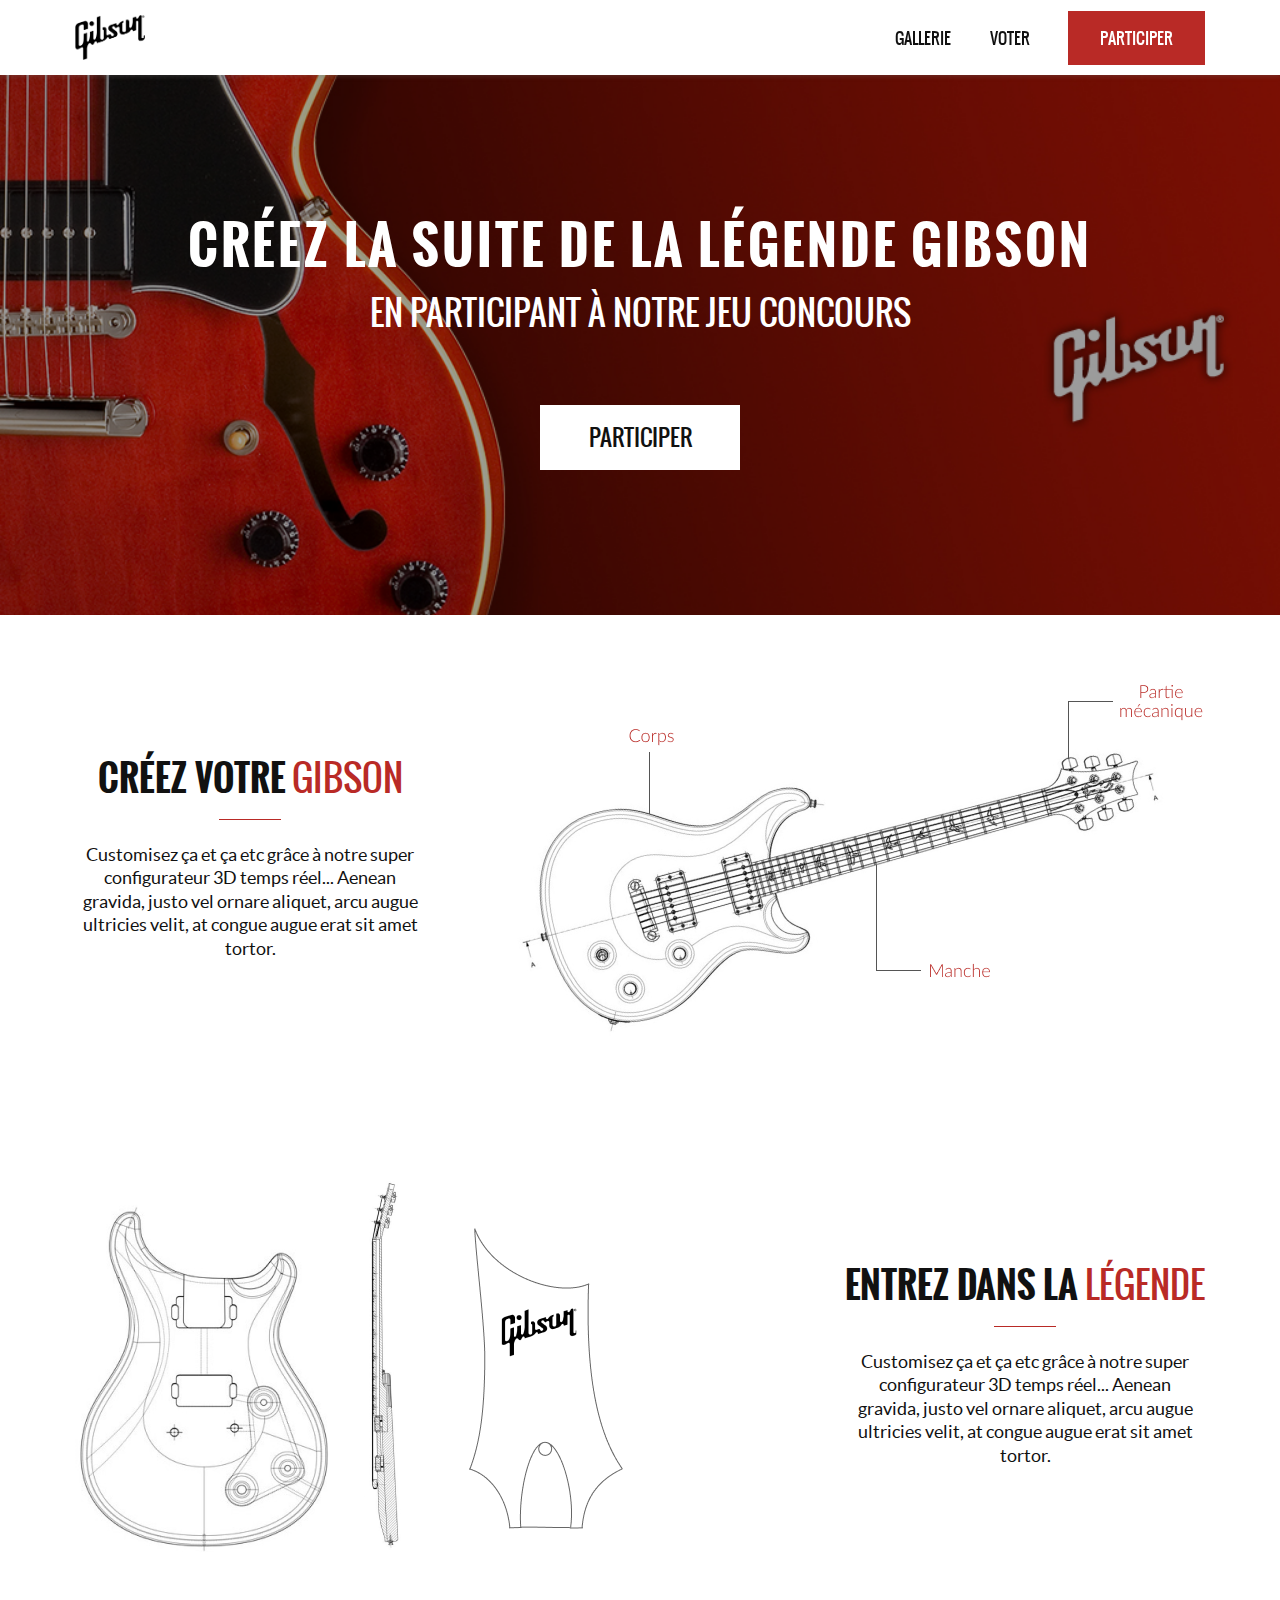
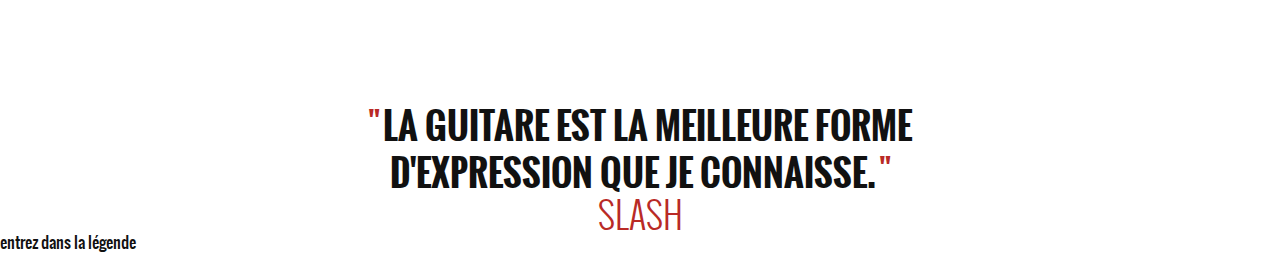
==== index.html @ 03f32667 "update" ====
<!DOCTYPE html>
<html>
  <head>
    <meta charset="utf-8" />
    <meta http-equiv="X-UA-Compatible" content="IE=edge" />
    <title>Gibson évenement</title>
    <meta name="viewport" content="width=device-width, initial-scale=1" />
    <link rel="stylesheet" type="text/css" media="screen" href="reset.css" />
    <link rel="stylesheet" type="text/css" media="screen" href="main.css" />
    <script src="main.js"></script>
  </head>
  <body>
    <header>
      <div class="wrapper">
        <img class="logo" src="assets/1280px-Gibson_logo.svg.png" />
        <div class="header__buttons">
          <a href="gallerie.html">GALLERIE</a>
          <a href="vote.html">VOTER</a>
          <button class="header__button">PARTICIPER</button>
        </div>
      </div>
    </header>
    <section class="hero">
      <div class="container">
        <h1>créez la suite de la légende gibson</h1>
        <h2>en participant à notre jeu concours</h2>
        <!-- <div class="timer">
          <span class="timer__days">
            23<br />
            <p class="timer__info">Jours</p></span
          >
          <span class="dots">:</span>
          <span class="timer__hours">12<br />
            <p class="timer__info">Heures</p></span
          ></span>
          <span class="dots">:</span>
          <span class="timer__minutes">34<br />
            <p class="timer__info">Minutes</p></span
          ></span>
          <span class="dots">:</span>
          <span class="timer__seconds">21<br />
            <p class="timer__info">Secondes</p></span
          ></span>
        </div> -->
        <button class="hero__button">PARTICIPER</button>
      </div>
    </section>

    <section class="details">
      <div class="details__text">
        <div class="text__title">créez votre <span class="highlight">gibson</span></div>
        <div class="text__line"></div>
        <div class="text__content">
          Customisez ça et ça etc grâce à notre super configurateur 3D temps
          réel... Aenean gravida, justo vel ornare aliquet, arcu augue ultricies
          velit, at congue augue erat sit amet tortor.
        </div>
      </div>
      <div class="details__illustration">
        <img src="assets/guitare.png" />
      </div>
    </section>

    <section class="details space">
      <div class="details__text">
        <div class="text__title">entrez dans la <span class="highlight">légende</span></div>
        <div class="text__line"></div>
        <div class="text__content">
          Customisez ça et ça etc grâce à notre super configurateur 3D temps
          réel... Aenean gravida, justo vel ornare aliquet, arcu augue ultricies
          velit, at congue augue erat sit amet tortor.
        </div>
      </div>
      <div class="details__illustration order">
        <img src="assets/coupes.png" />
      </div>
    </section>

    <section class="quote">
      <span class="quote__quotes">"</span>
      <span class="quote__text"
        >La guitare est la meilleure forme d'expression que je connaisse.</span
      >
      <span class="quote__quotes">"</span> <br>
      <span class="quote__author">slash</span>
    </section>

    <section class="hero__legend">
      <div class="legend__text">entrez dans la légende</div>
    </section>

    <section class="prizes"></section>
  </body>
</html>
---- main.css ----
@font-face {
  font-family: "oswald";
  src: url("fonts/oswald-light-webfont.woff2") format("woff2"),
    url("fonts/oswald-light-webfont.woff") format("woff");
  font-weight: 300;
  font-style: normal;
}

@font-face {
  font-family: "oswald";
  src: url("fonts/oswald-regular-webfont.woff2") format("woff2"),
    url("fonts/oswald-regular-webfont.woff") format("woff");
  font-weight: normal;
  font-style: normal;
}

@font-face {
  font-family: "oswald";
  src: url("fonts/oswald-bold-webfont.woff2") format("woff2"),
    url("fonts/oswald-bold-webfont.woff") format("woff");
  font-weight: bold;
  font-style: normal;
}

@font-face {
  font-family: "lato";
  src: url("fonts/lato-reg-webfont.woff2") format("woff2"),
    url("fonts/lato-reg-webfont.woff") format("woff");
  font-weight: normal;
  font-style: normal;
}

@font-face {
  font-family: "lato";
  src: url("fonts/lato-bol-webfont.woff2") format("woff2"),
    url("fonts/lato-bol-webfont.woff") format("woff");
  font-weight: bold;
  font-style: normal;
}


body {
  font-family: "Oswald";
  color: #111111;
}

a {
  text-decoration: none;
  color: #111111;
}

.details {
  max-width: 1130px;
  margin: 0 auto;
}

header {
  position: fixed;
  height: 75px;
  width:100%;
  background: white;
  display: flex;
  flex-direction: row;
  align-items: center;
  margin-top: -75px;
  -webkit-box-shadow: 0px 2px 4px 0px rgba(117, 117, 117, 0.25);
  -moz-box-shadow: 0px 2px 4px 0px rgba(117, 117, 117, 0.25);
  box-shadow: 0px 2px 4px 0px rgba(117, 117, 117, 0.25);
  font-weight: normal;
}

.wrapper {
  width: 100%;
  max-width: 1130px;
  display: flex;
  margin: 0 auto;
  flex-direction: row;
  align-items: center;
  justify-content: space-between;
}

.logo {
  width: 70px;
  height: 45px;
}

.header__buttons {
  width: 310px;
  display: flex;
  flex-direction: row;
  justify-content: space-between;
  align-items: center;
}

.header__button {
  font-family: "oswald";
  cursor: pointer;
  background-color: #B92A26;
  border: none;
  color: white;
  padding: 15px 32px;
  text-align: center;
  text-decoration: none;
  display: inline-block;
  font-size: 16px;
}

.hero {
  margin-top: 75px;
  height: 60vh;
  padding-left: 0;
  padding-right: 0;
  background-image: url("assets/herobackground.png");
  background-size: cover;
  background-repeat: no-repeat;
  background-position: center;
  color: white;
  display: flex;
  flex-direction: column;
  justify-content: center;
  align-items: center;
}

.container {
  display: flex;
  flex-direction: column;
  justify-content: space-around;
  align-items: center;
  height: 60%;
}

h1 {
  text-transform: uppercase;
  font-weight: bold;
  font-size: 52px;
  letter-spacing: 3px;
}

h2 {
  font-size: 34px;
  text-transform: uppercase;
  margin-top: -50px;
}

/* .timer {
  font-family: "Lato";
  font-weight: normal;
  font-size: 80px;
  display: flex;
  flex-direction: row;
}

.timer__hours, .timer__minutes, .timer__days, .timer__seconds {
  display: flex;
  flex-direction: column;
  justify-content: center;
  align-items: center;
}

.timer__info {
  font-size: 16px;
} */

.hero__button {
  width: 200px;
  font-family: "oswald";
  cursor: pointer;
  background-color: white;
  border: none;
  color: #111111;
  padding: 15px 32px;
  text-align: center;
  text-decoration: none;
  display: inline-block;
  font-size: 23px;
}

.details {
  display: flex;
  flex-direction: row;
  margin-top: 50px;
  align-items: center;
  justify-content: space-between;
}

.details.space {
  margin-top: 125px;
}

.details__text {
  display: flex;
  flex-direction: column;
  text-align: center;
  align-items: center;
  justify-content: space-between;
  height: 200px;
}

.text__title {
  text-transform: uppercase;
  font-weight: bold;
  font-size: 36px;
}

.text__line {
  width: 61.3px;
  height: 1px;
  background: #B92A26;
}

.text__content {
  font-family: "Lato";
  font-size: 18px;
  line-height: 130%;
  font-weight: normal;
  max-width: 350px;
}

.highlight {
  color: #B92A26;
  font-weight: normal;
}

.details__illustration {
  max-width: 730px;
}

.details__illustration.order {
  order: -1;
}

.quote {
  margin: 0 auto;
  margin-top: 150px;
  text-transform: uppercase;
  max-width: 580px;
  text-align: center;
}

.quote__quotes {
  font-size: 36px;
  color: #B92A26;
}

.quote__text {
  font-size: 36px;
  font-weight: bold;
  line-height: 130%;
}

.quote__author {
  font-size: 36px;
  font-weight: 300;
  color: #B92A26;
}
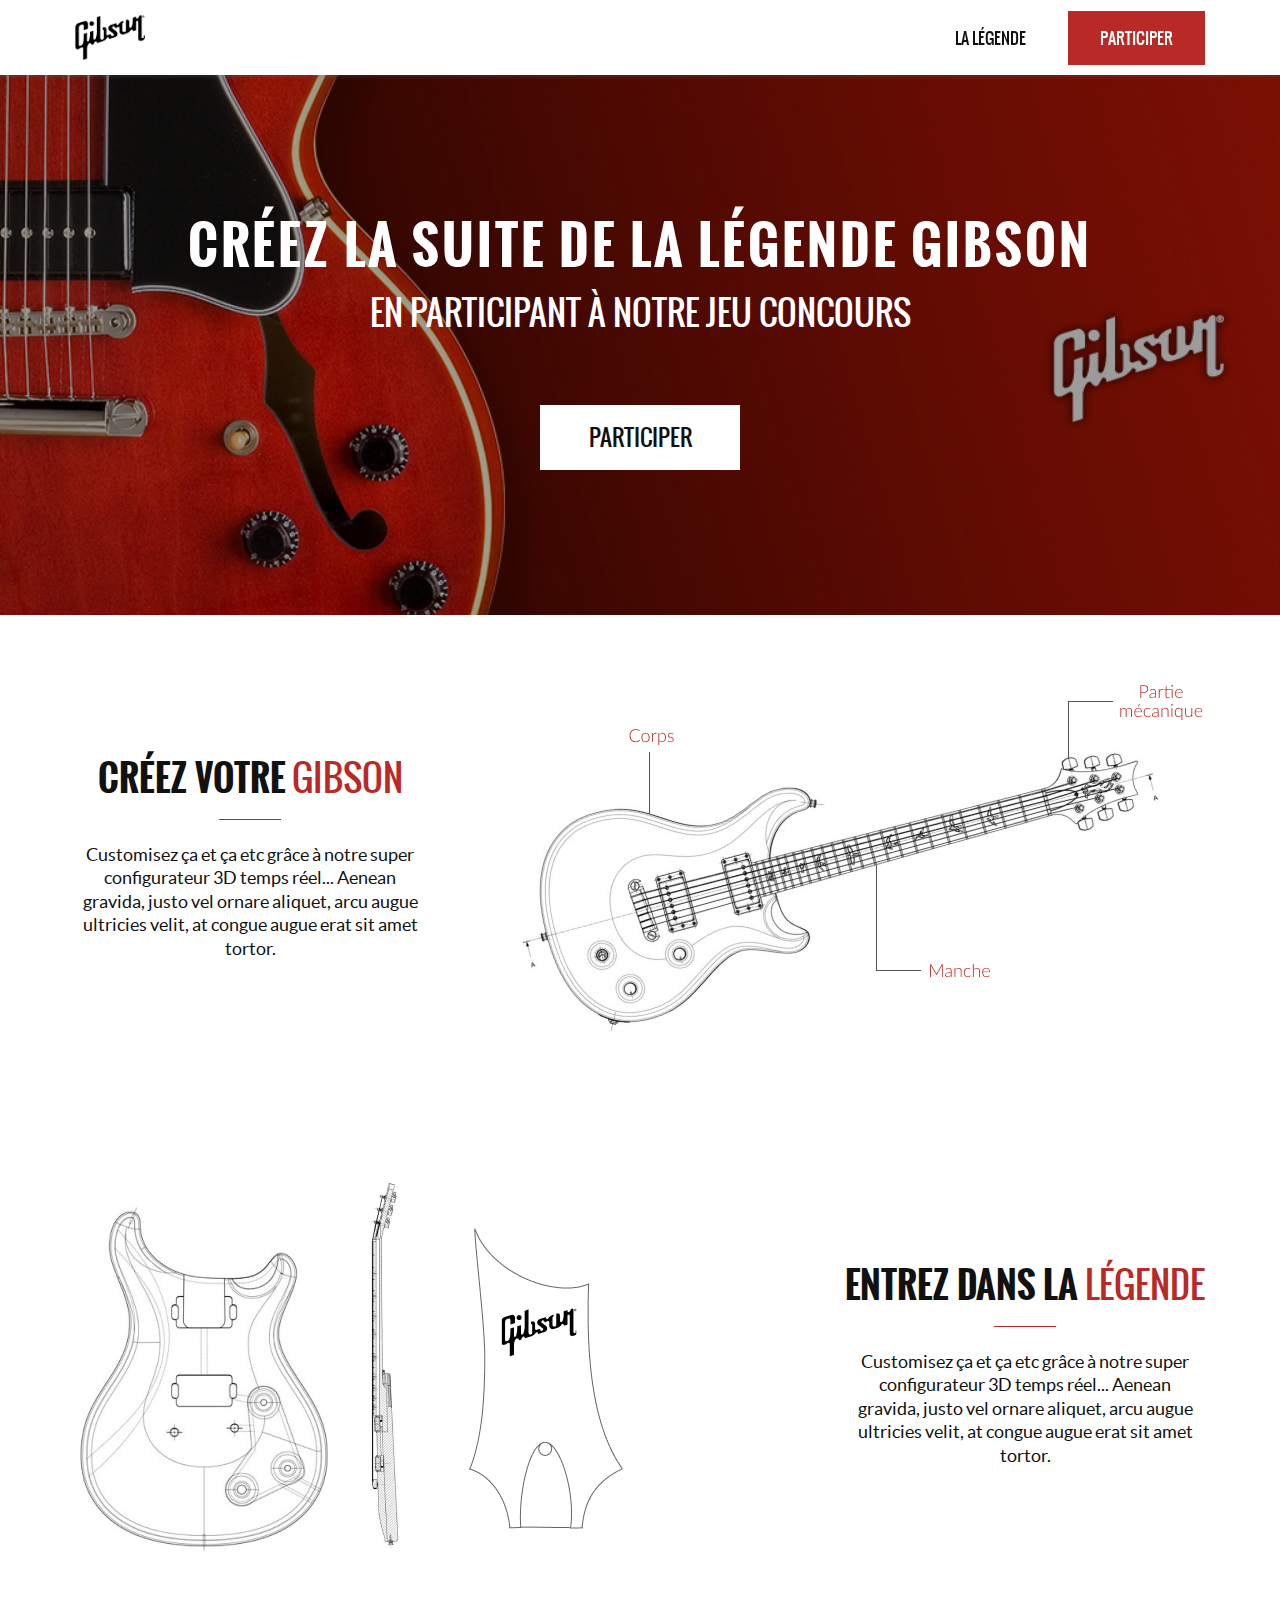
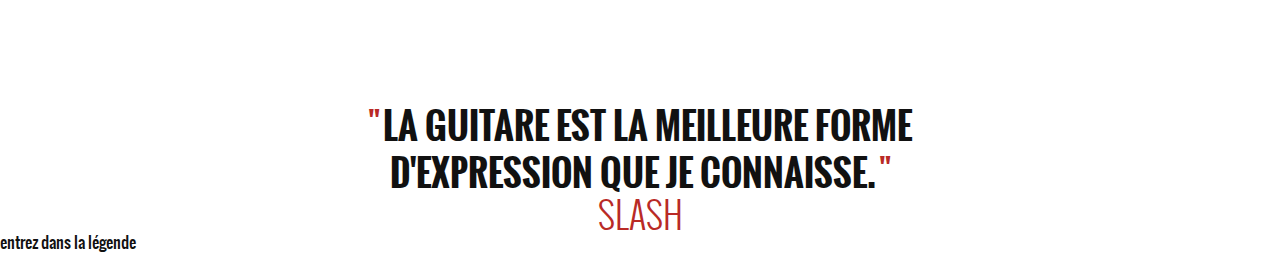
==== commit 48841c41: "update" ====
--- a/index.html
+++ b/index.html
@@ -14,8 +14,7 @@
       <div class="wrapper">
         <img class="logo" src="assets/1280px-Gibson_logo.svg.png" />
         <div class="header__buttons">
-          <a href="gallerie.html">GALLERIE</a>
-          <a href="vote.html">VOTER</a>
+          <a href="legende.html">LA légende</a>
           <button class="header__button">PARTICIPER</button>
         </div>
       </div>
@@ -24,24 +23,6 @@
       <div class="container">
         <h1>créez la suite de la légende gibson</h1>
         <h2>en participant à notre jeu concours</h2>
-        <!-- <div class="timer">
-          <span class="timer__days">
-            23<br />
-            <p class="timer__info">Jours</p></span
-          >
-          <span class="dots">:</span>
-          <span class="timer__hours">12<br />
-            <p class="timer__info">Heures</p></span
-          ></span>
-          <span class="dots">:</span>
-          <span class="timer__minutes">34<br />
-            <p class="timer__info">Minutes</p></span
-          ></span>
-          <span class="dots">:</span>
-          <span class="timer__seconds">21<br />
-            <p class="timer__info">Secondes</p></span
-          ></span>
-        </div> -->
         <button class="hero__button">PARTICIPER</button>
       </div>
     </section>
--- a/main.css
+++ b/main.css
@@ -85,11 +85,12 @@
 }
 
 .header__buttons {
-  width: 310px;
-  display: flex;
-  flex-direction: row;
-  justify-content: space-between;
-  align-items: center;
+  width: 250px;
+  display: flex;
+  flex-direction: row;
+  justify-content: space-between;
+  align-items: center;
+  text-transform: uppercase;
 }
 
 .header__button {
@@ -142,25 +143,6 @@
   margin-top: -50px;
 }
 
-/* .timer {
-  font-family: "Lato";
-  font-weight: normal;
-  font-size: 80px;
-  display: flex;
-  flex-direction: row;
-}
-
-.timer__hours, .timer__minutes, .timer__days, .timer__seconds {
-  display: flex;
-  flex-direction: column;
-  justify-content: center;
-  align-items: center;
-}
-
-.timer__info {
-  font-size: 16px;
-} */
-
 .hero__button {
   width: 200px;
   font-family: "oswald";
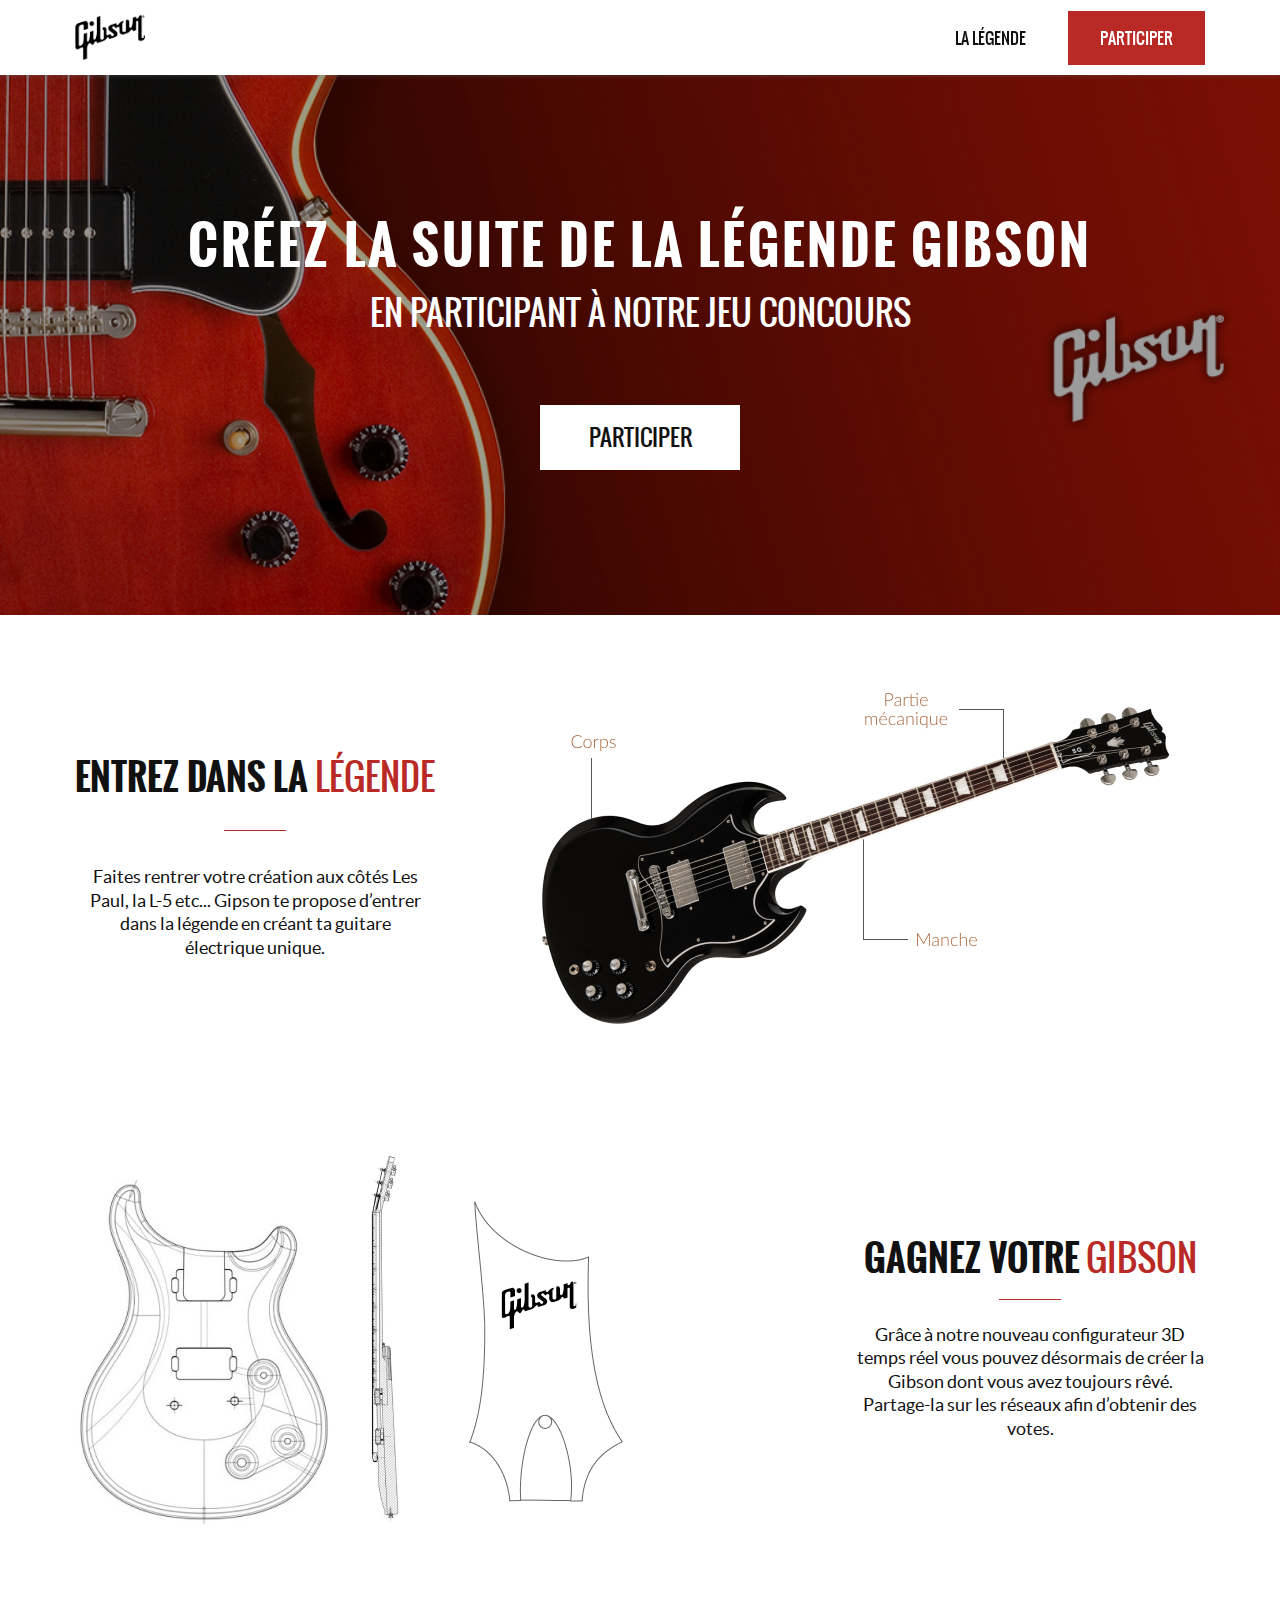
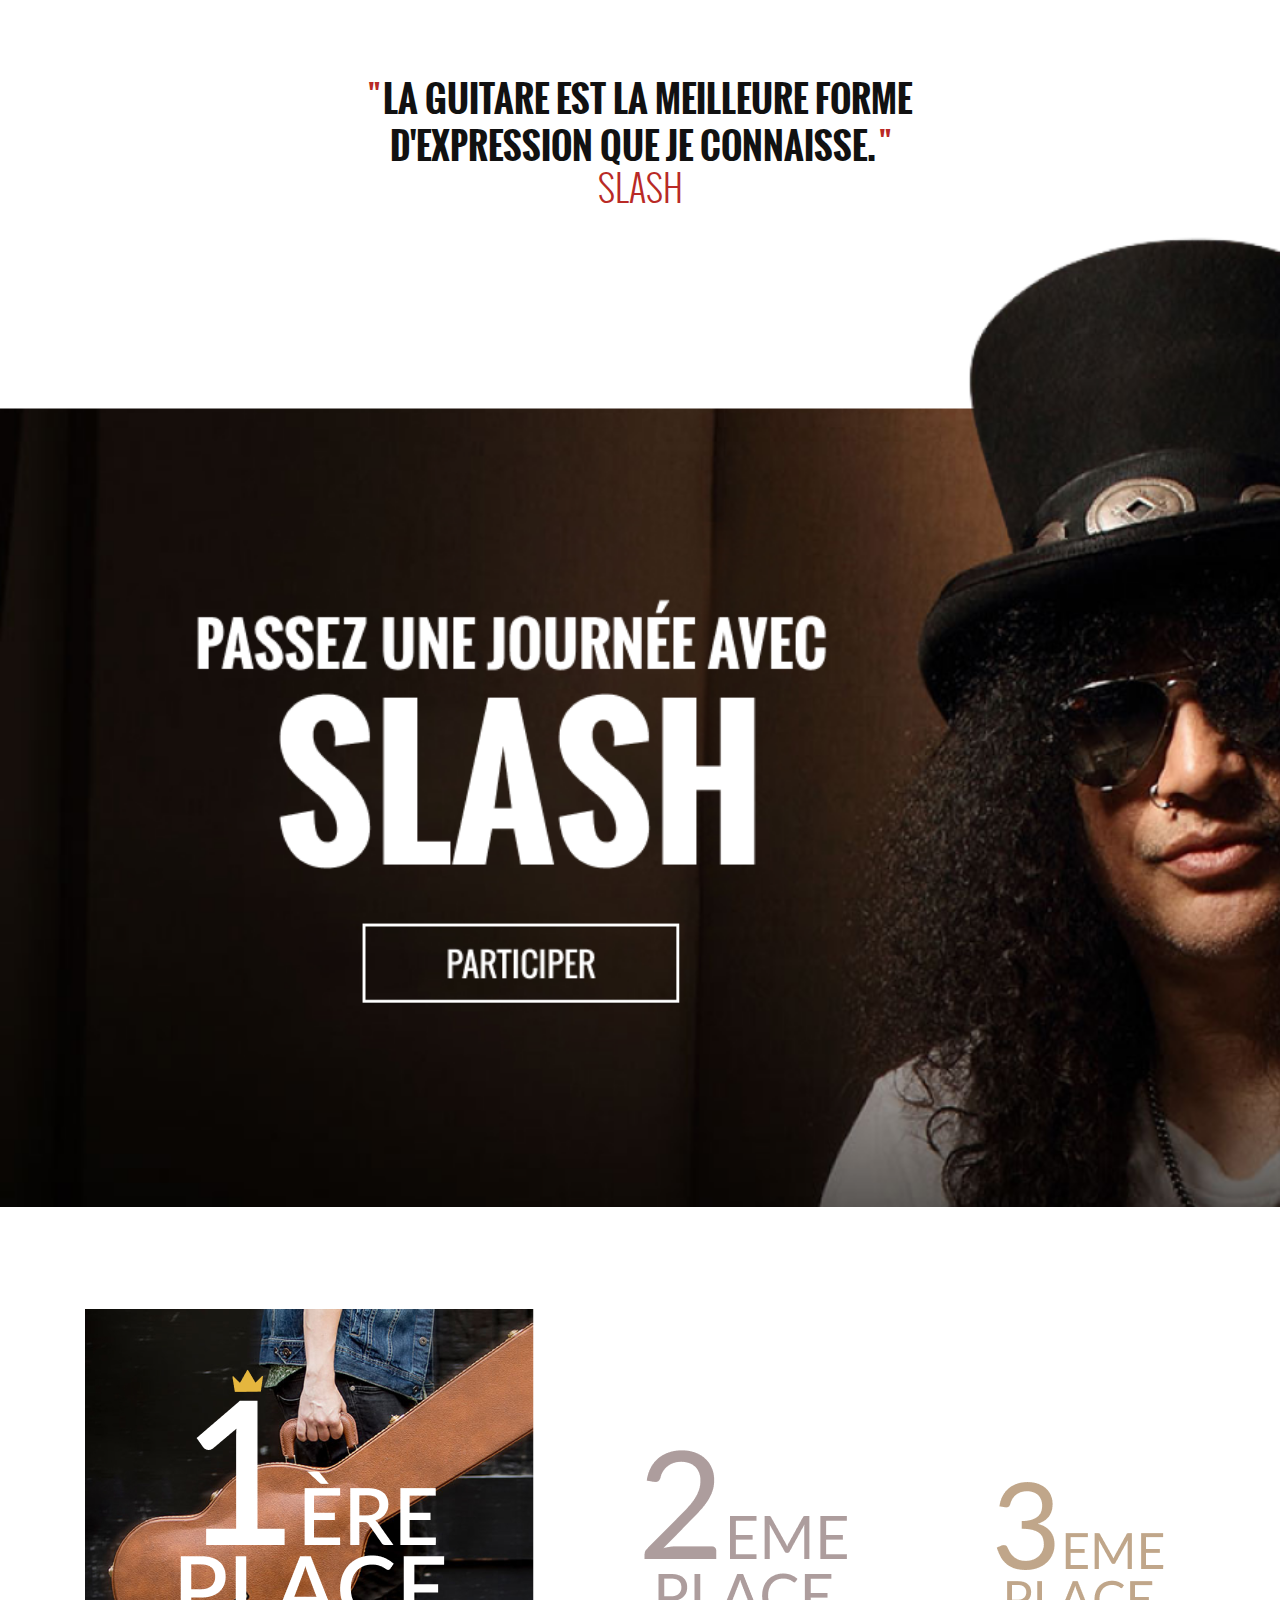
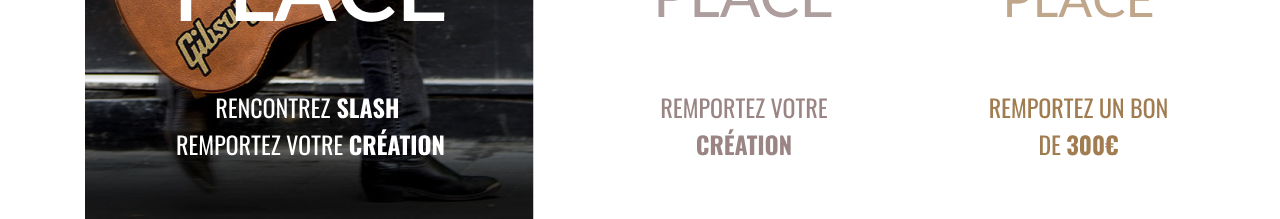
==== commit 03cac255: "update" ====
--- a/index.html
+++ b/index.html
@@ -29,12 +29,10 @@
 
     <section class="details">
       <div class="details__text">
-        <div class="text__title">créez votre <span class="highlight">gibson</span></div>
+        <div class="text__title">entrez dans la <span class="highlight">légende</span></div>
         <div class="text__line"></div>
         <div class="text__content">
-          Customisez ça et ça etc grâce à notre super configurateur 3D temps
-          réel... Aenean gravida, justo vel ornare aliquet, arcu augue ultricies
-          velit, at congue augue erat sit amet tortor.
+          Faites rentrer votre création aux côtés Les Paul, la L-5 etc... Gipson te propose d’entrer dans la légende en créant ta guitare électrique unique.
         </div>
       </div>
       <div class="details__illustration">
@@ -44,12 +42,10 @@
 
     <section class="details space">
       <div class="details__text">
-        <div class="text__title">entrez dans la <span class="highlight">légende</span></div>
+        <div class="text__title">gagnez votre <span class="highlight">gibson</span></div>
         <div class="text__line"></div>
         <div class="text__content">
-          Customisez ça et ça etc grâce à notre super configurateur 3D temps
-          réel... Aenean gravida, justo vel ornare aliquet, arcu augue ultricies
-          velit, at congue augue erat sit amet tortor.
+          Grâce à notre nouveau configurateur 3D temps réel vous pouvez désormais de créer la Gibson dont vous avez toujours rêvé. Partage-la sur les réseaux afin d’obtenir des votes.
         </div>
       </div>
       <div class="details__illustration order">
@@ -66,8 +62,10 @@
       <span class="quote__author">slash</span>
     </section>
 
-    <section class="hero__legend">
-      <div class="legend__text">entrez dans la légende</div>
+    <section class="hero__slash">
+    </section>
+
+    <section class="podium">
     </section>
 
     <section class="prizes"></section>
--- a/main.css
+++ b/main.css
@@ -166,7 +166,7 @@
 }
 
 .details.space {
-  margin-top: 125px;
+  margin-top: 100px;
 }
 
 .details__text {
@@ -234,4 +234,21 @@
   font-size: 36px;
   font-weight: 300;
   color: #B92A26;
+}
+
+.hero__slash {
+  width: 100%;
+  background-image: url("assets/slash.png");
+  height: 1000px;
+  background-repeat: no-repeat;
+  background-size:cover;
+}
+
+.podium {
+  margin: 0 auto;
+  margin-top: 100px;
+  width: 1110px;
+  height: 512px;
+  background-image: url("assets/podium.png");
+  background-repeat: no-repeat;
 }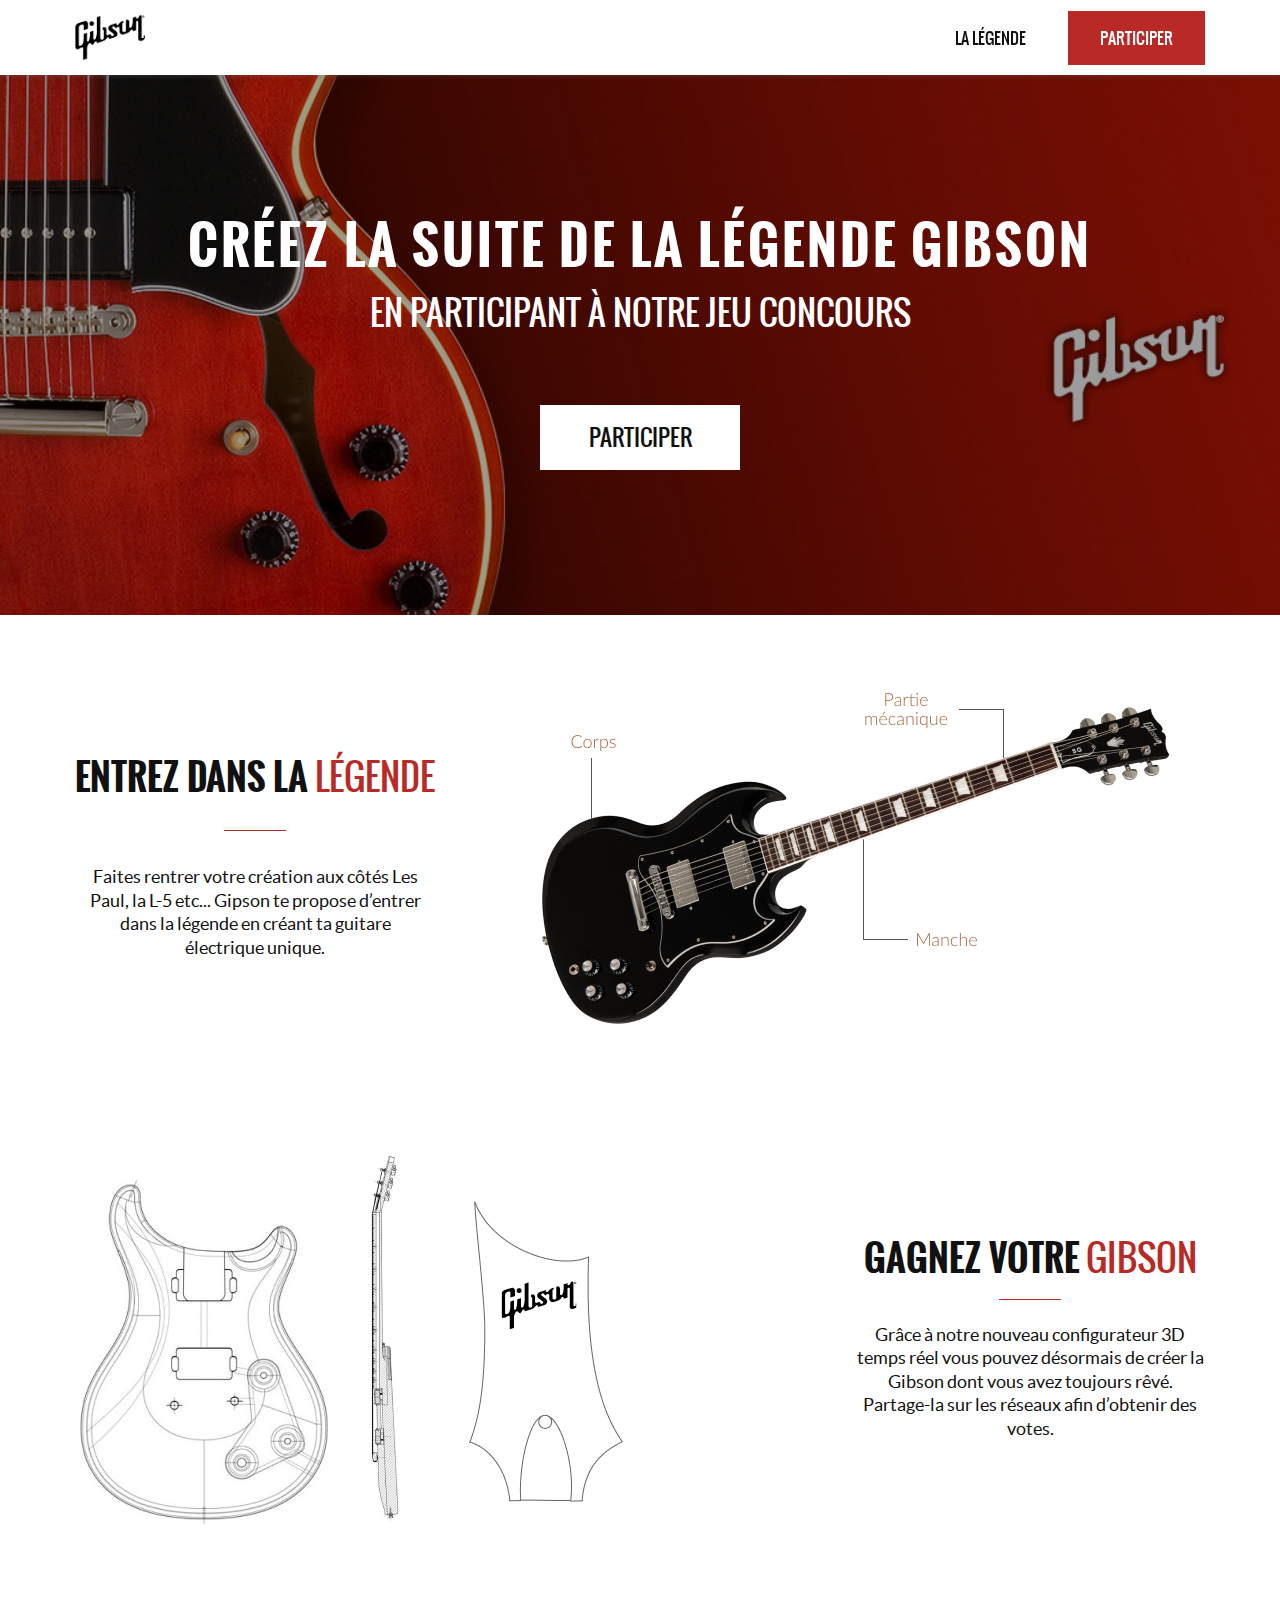
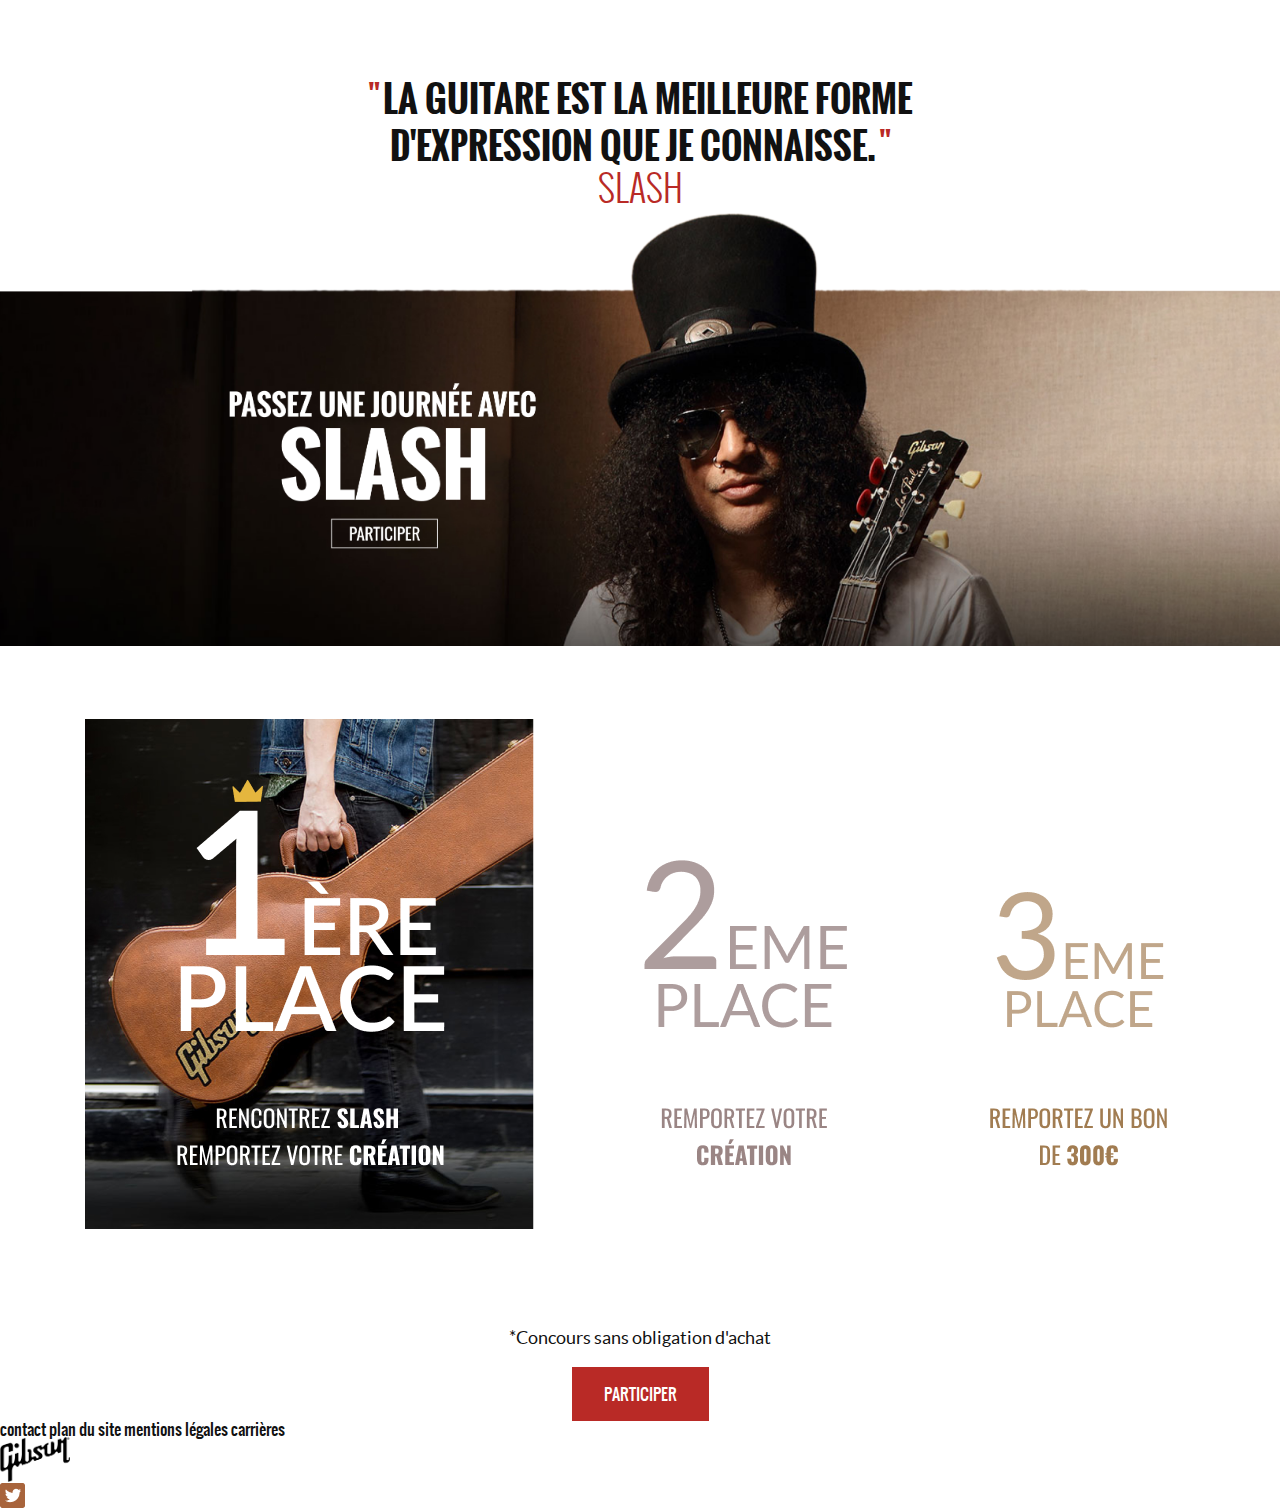
==== commit e2b2c571: "update" ====
--- a/index.html
+++ b/index.html
@@ -63,11 +63,30 @@
     </section>
 
     <section class="hero__slash">
+      <img src="assets/slash.png">
     </section>
 
     <section class="podium">
     </section>
 
     <section class="prizes"></section>
+
+    <section class="end">
+      <div class="asterisque">*Concours sans obligation d'achat</div>
+      <button class="header__button">PARTICIPER</button>
+    </section>
+
+    <footer>
+      <div class="footer__links">
+        <a href="">contact</a>
+        <a href="">plan du site</a>
+        <a href="">mentions légales</a>
+        <a href="">carrières</a>
+      </div>
+      <img class="logo" src="assets/1280px-Gibson_logo.svg.png">
+      <div class="rs">
+        <img src="assets/twitter.png">
+      </div>
+    </footer>
   </body>
 </html>
--- a/main.css
+++ b/main.css
@@ -236,19 +236,28 @@
   color: #B92A26;
 }
 
-.hero__slash {
-  width: 100%;
-  background-image: url("assets/slash.png");
-  height: 1000px;
-  background-repeat: no-repeat;
-  background-size:cover;
+.hero__slash img {
+  width: 100vw;
+  height: auto;
 }
 
 .podium {
   margin: 0 auto;
-  margin-top: 100px;
+  margin-top: 70px;
   width: 1110px;
   height: 512px;
   background-image: url("assets/podium.png");
   background-repeat: no-repeat;
+}
+
+.end {
+  margin-top: 100px;
+  text-align: center;
+}
+
+.asterisque {
+  font-family: "Lato";
+  font-weight: normal;
+  margin-bottom: 20px;
+  font-size: 18px;
 }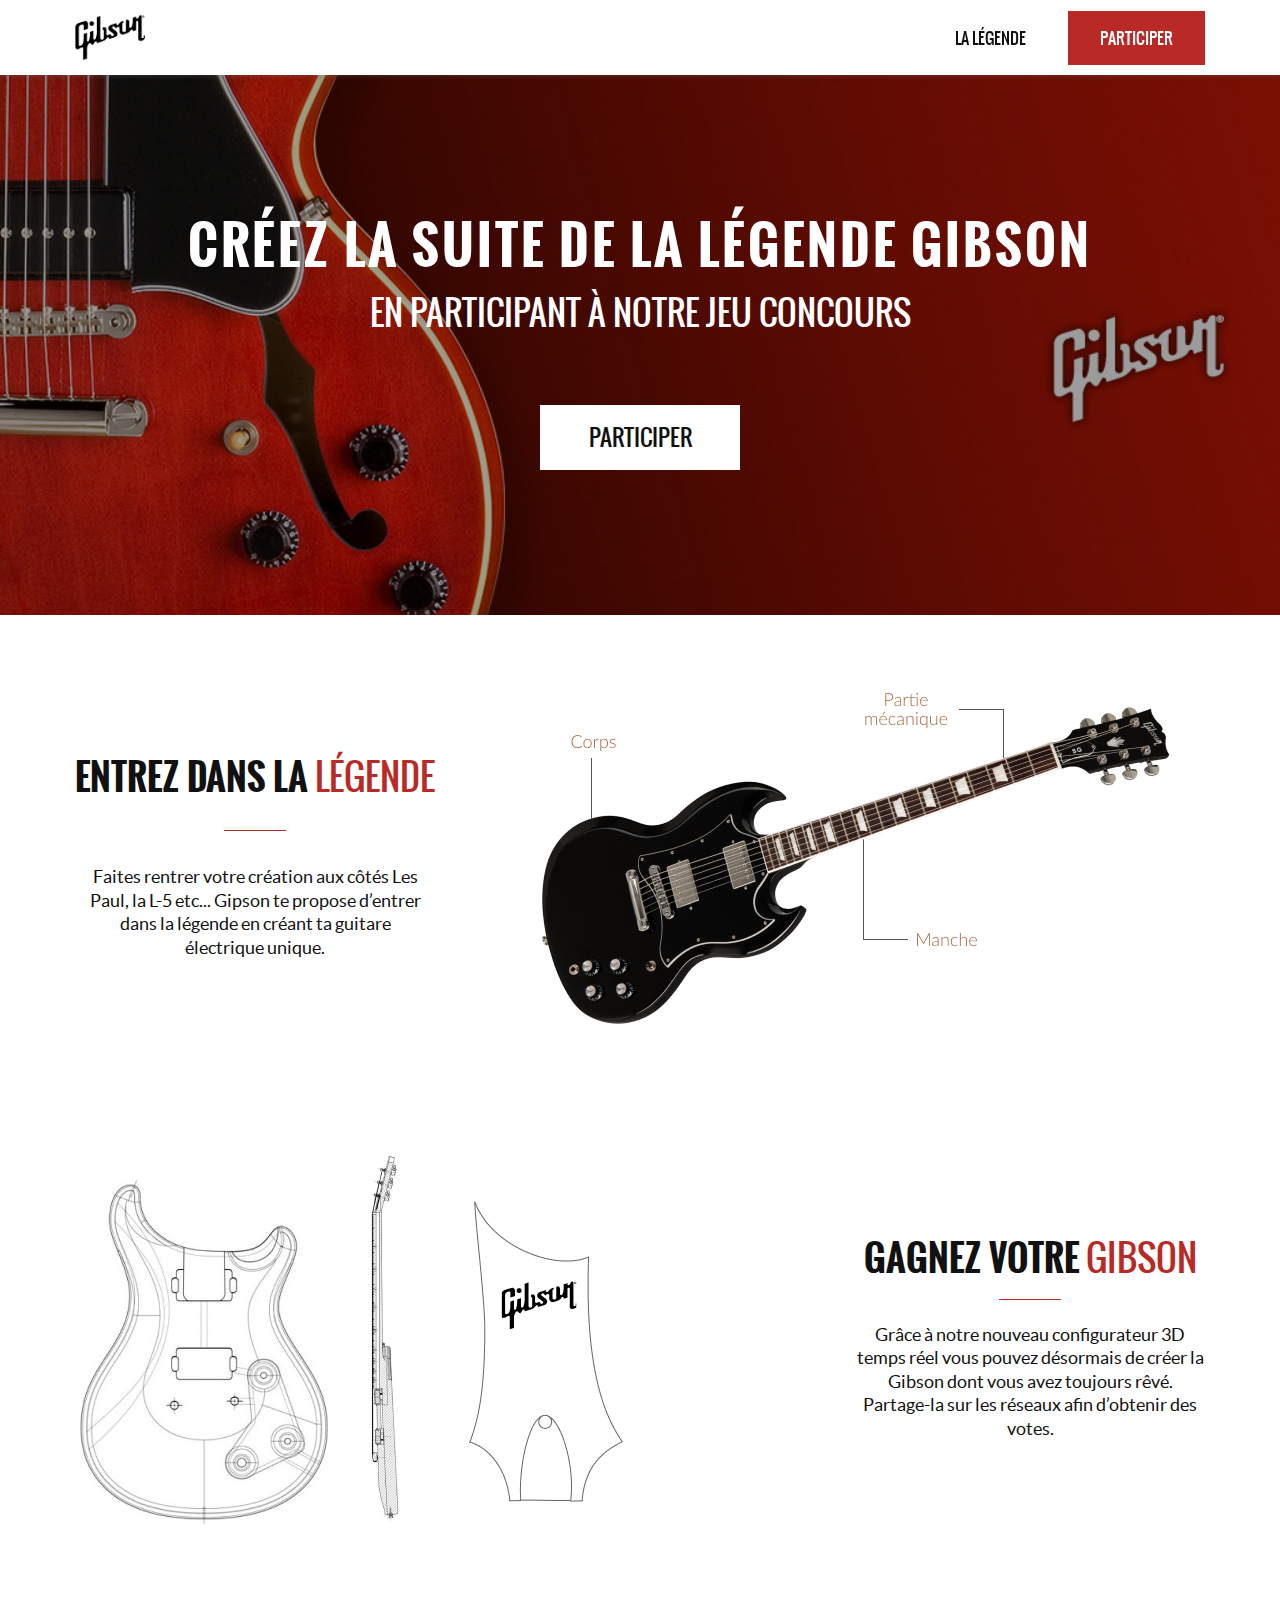
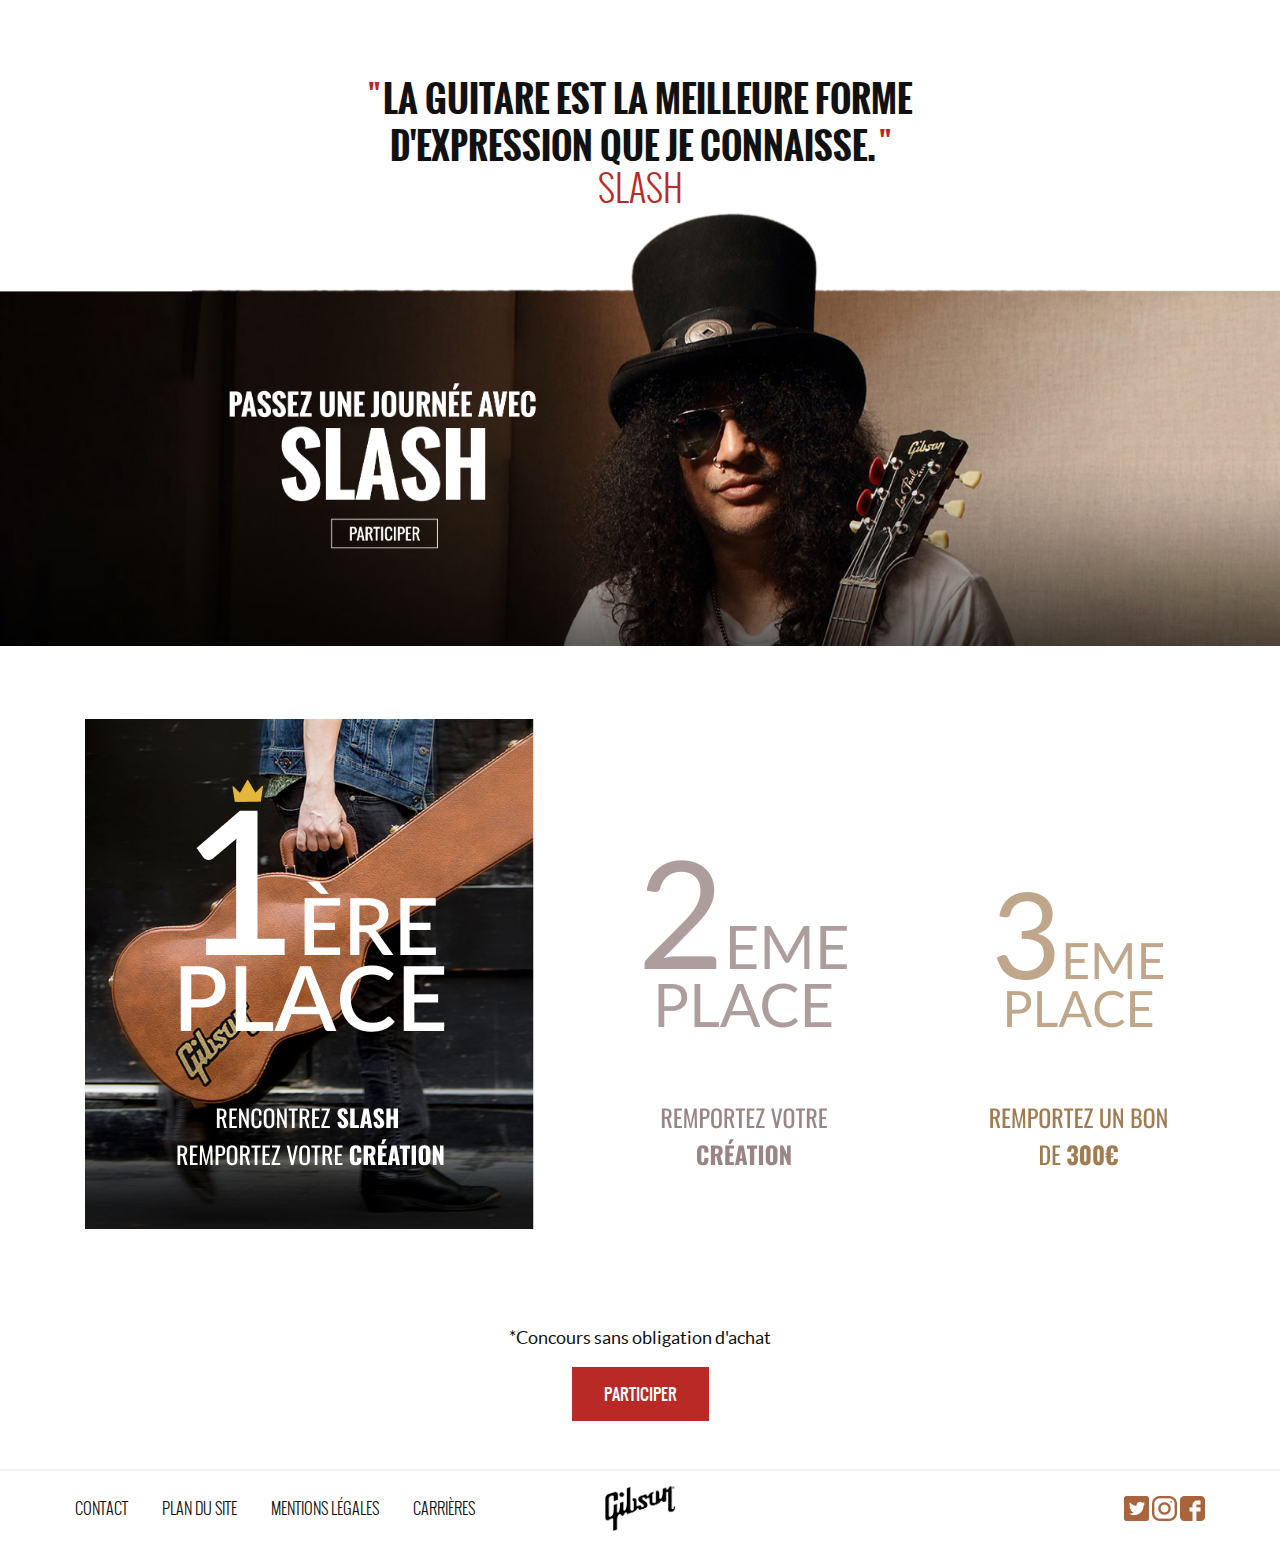
==== commit 3438a71d: "update" ====
--- a/index.html
+++ b/index.html
@@ -77,16 +77,20 @@
     </section>
 
     <footer>
+      <div class="wrapper">
       <div class="footer__links">
         <a href="">contact</a>
         <a href="">plan du site</a>
         <a href="">mentions légales</a>
         <a href="">carrières</a>
       </div>
-      <img class="logo" src="assets/1280px-Gibson_logo.svg.png">
+      <img class="logo logo--center" src="assets/1280px-Gibson_logo.svg.png">
       <div class="rs">
         <img src="assets/twitter.png">
+        <img src="assets/instagram.png">
+        <img src="assets/facebook.png">
       </div>
+    </div>
     </footer>
   </body>
 </html>
--- a/main.css
+++ b/main.css
@@ -38,7 +38,6 @@
   font-style: normal;
 }
 
-
 body {
   font-family: "Oswald";
   color: #111111;
@@ -57,7 +56,7 @@
 header {
   position: fixed;
   height: 75px;
-  width:100%;
+  width: 100%;
   background: white;
   display: flex;
   flex-direction: row;
@@ -96,7 +95,7 @@
 .header__button {
   font-family: "oswald";
   cursor: pointer;
-  background-color: #B92A26;
+  background-color: #b92a26;
   border: none;
   color: white;
   padding: 15px 32px;
@@ -187,7 +186,7 @@
 .text__line {
   width: 61.3px;
   height: 1px;
-  background: #B92A26;
+  background: #b92a26;
 }
 
 .text__content {
@@ -199,7 +198,7 @@
 }
 
 .highlight {
-  color: #B92A26;
+  color: #b92a26;
   font-weight: normal;
 }
 
@@ -221,7 +220,7 @@
 
 .quote__quotes {
   font-size: 36px;
-  color: #B92A26;
+  color: #b92a26;
 }
 
 .quote__text {
@@ -233,11 +232,11 @@
 .quote__author {
   font-size: 36px;
   font-weight: 300;
-  color: #B92A26;
+  color: #b92a26;
 }
 
 .hero__slash img {
-  width: 100vw;
+  width: 100%;
   height: auto;
 }
 
@@ -260,4 +259,34 @@
   font-weight: normal;
   margin-bottom: 20px;
   font-size: 18px;
-}+}
+
+footer {
+  margin-top: 50px;
+  -webkit-box-shadow: 0px -2px 1.5px 0px rgba(190,190,190,0.2);
+  -moz-box-shadow: 0px -2px 1.5px 0px rgba(190,190,190,0.2);
+  box-shadow: 0px -2px 1.5px 0px rgba(190,190,190,0.2);
+  position: relative;
+  height: 75px;
+  display: flex;
+  flex-direction: row;
+  align-items: center;
+  justify-content: space-between;
+}
+
+.footer__links {
+  text-transform: uppercase;
+  font-weight: 300;
+  width: 400px;
+  display: flex;
+  flex-direction: row;
+  justify-content: space-between;
+}
+
+.logo--center {
+  position: absolute;
+  margin-left: auto;
+  margin-right: auto;
+  left: 0;
+  right: 0;
+}
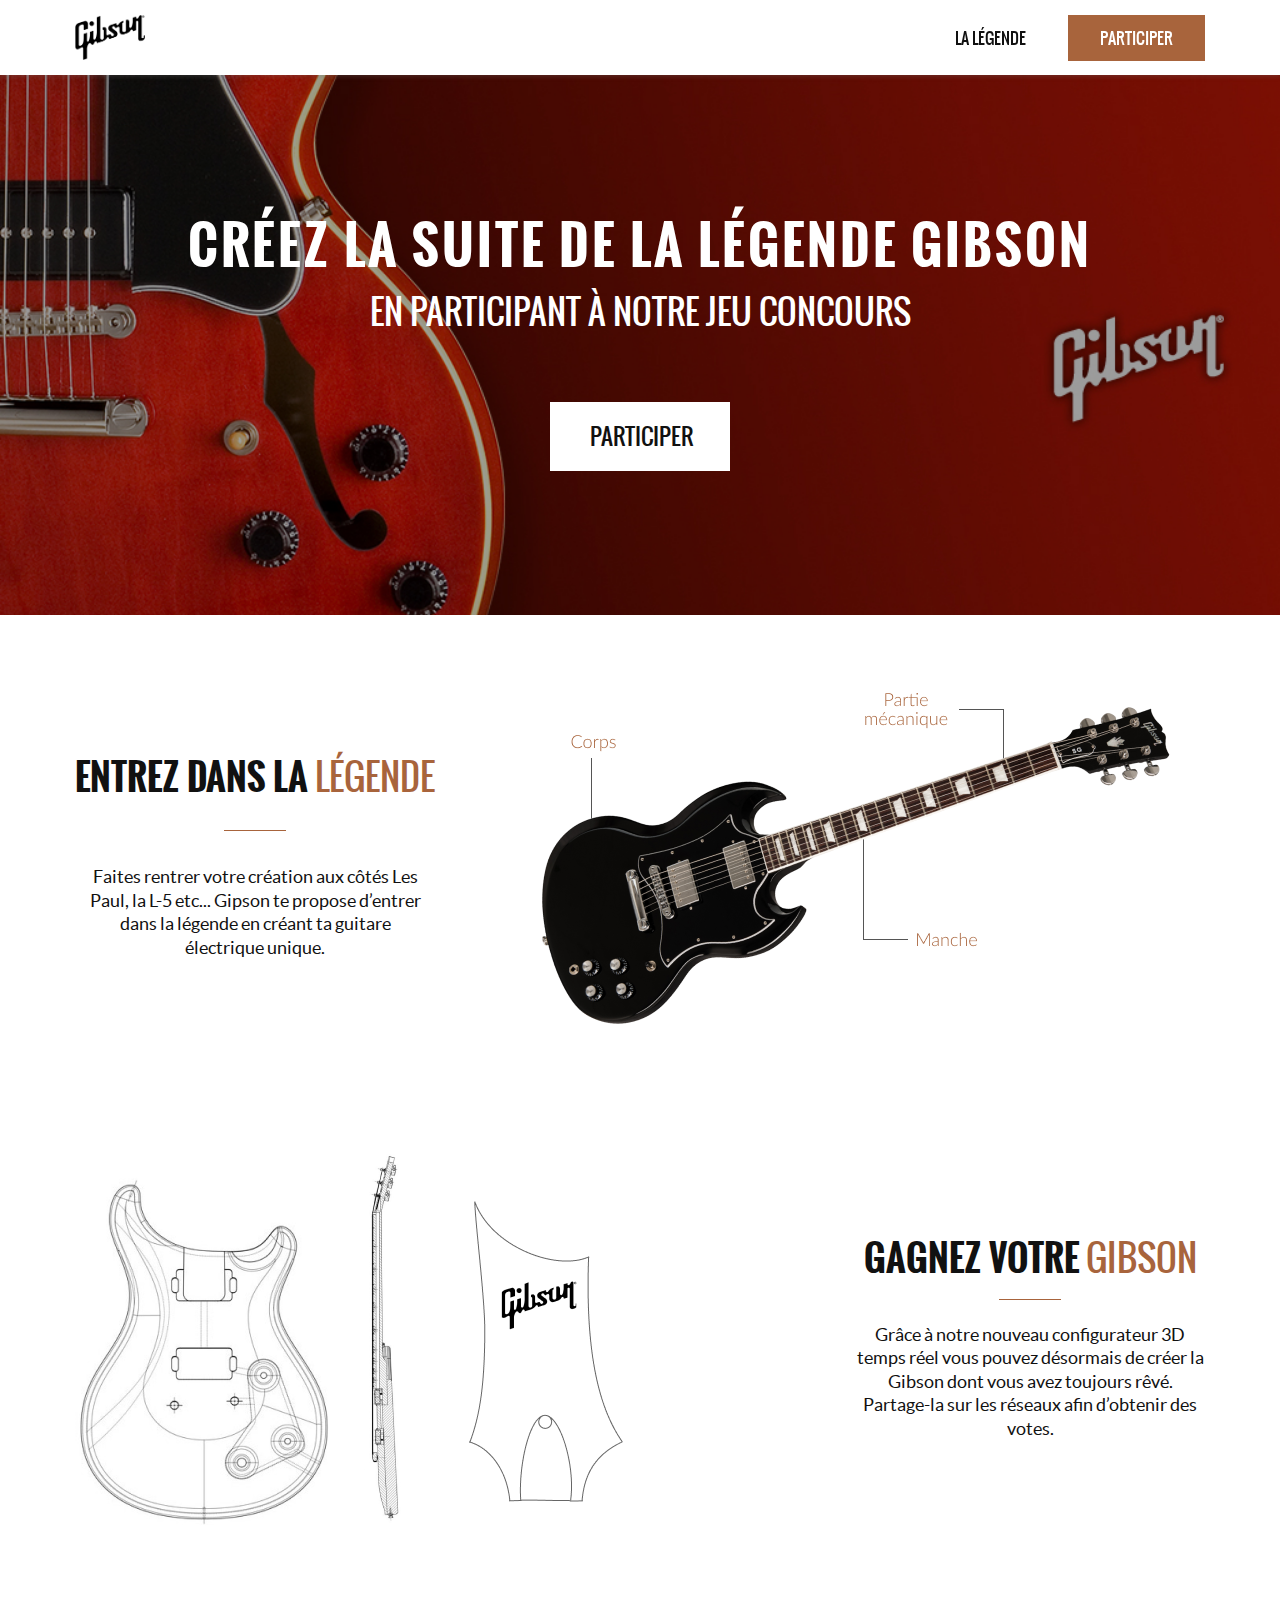
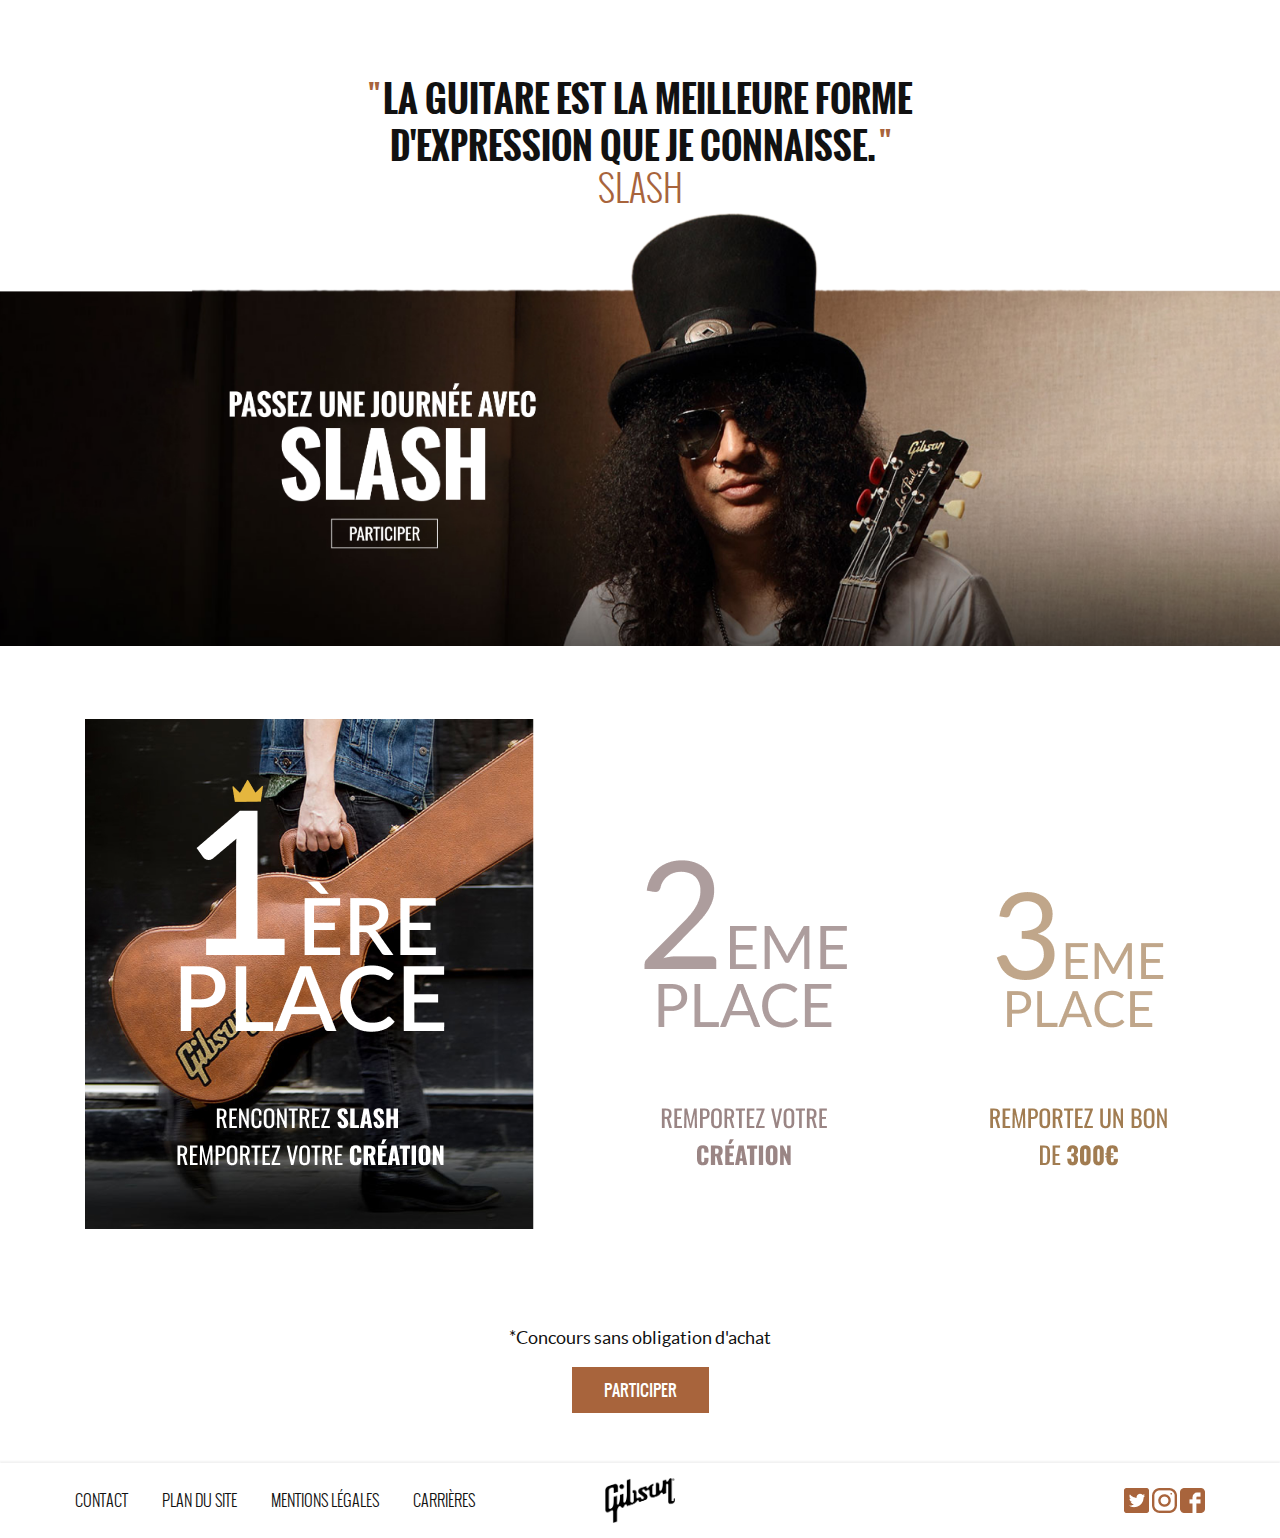
==== commit 3bb76888: "update" ====
--- a/index.html
+++ b/index.html
@@ -15,7 +15,7 @@
         <img class="logo" src="assets/1280px-Gibson_logo.svg.png" />
         <div class="header__buttons">
           <a href="legende.html">LA légende</a>
-          <button class="header__button">PARTICIPER</button>
+          <a class="header__button">PARTICIPER</a>
         </div>
       </div>
     </header>
@@ -23,7 +23,7 @@
       <div class="container">
         <h1>créez la suite de la légende gibson</h1>
         <h2>en participant à notre jeu concours</h2>
-        <button class="hero__button">PARTICIPER</button>
+        <a class="hero__button">PARTICIPER</a>
       </div>
     </section>
 
@@ -73,7 +73,7 @@
 
     <section class="end">
       <div class="asterisque">*Concours sans obligation d'achat</div>
-      <button class="header__button">PARTICIPER</button>
+      <a class="header__button">PARTICIPER</a>
     </section>
 
     <footer>
--- a/main.css
+++ b/main.css
@@ -95,7 +95,7 @@
 .header__button {
   font-family: "oswald";
   cursor: pointer;
-  background-color: #b92a26;
+  background-color: #A8643C;
   border: none;
   color: white;
   padding: 15px 32px;
@@ -143,13 +143,13 @@
 }
 
 .hero__button {
-  width: 200px;
+  width: 100px;
   font-family: "oswald";
   cursor: pointer;
   background-color: white;
   border: none;
   color: #111111;
-  padding: 15px 32px;
+  padding: 23px 40px;
   text-align: center;
   text-decoration: none;
   display: inline-block;
@@ -186,7 +186,7 @@
 .text__line {
   width: 61.3px;
   height: 1px;
-  background: #b92a26;
+  background: #A8643C;
 }
 
 .text__content {
@@ -198,7 +198,7 @@
 }
 
 .highlight {
-  color: #b92a26;
+  color: #A8643C;
   font-weight: normal;
 }
 
@@ -220,7 +220,7 @@
 
 .quote__quotes {
   font-size: 36px;
-  color: #b92a26;
+  color: #A8643C;
 }
 
 .quote__text {
@@ -232,7 +232,7 @@
 .quote__author {
   font-size: 36px;
   font-weight: 300;
-  color: #b92a26;
+  color: #A8643C;
 }
 
 .hero__slash img {
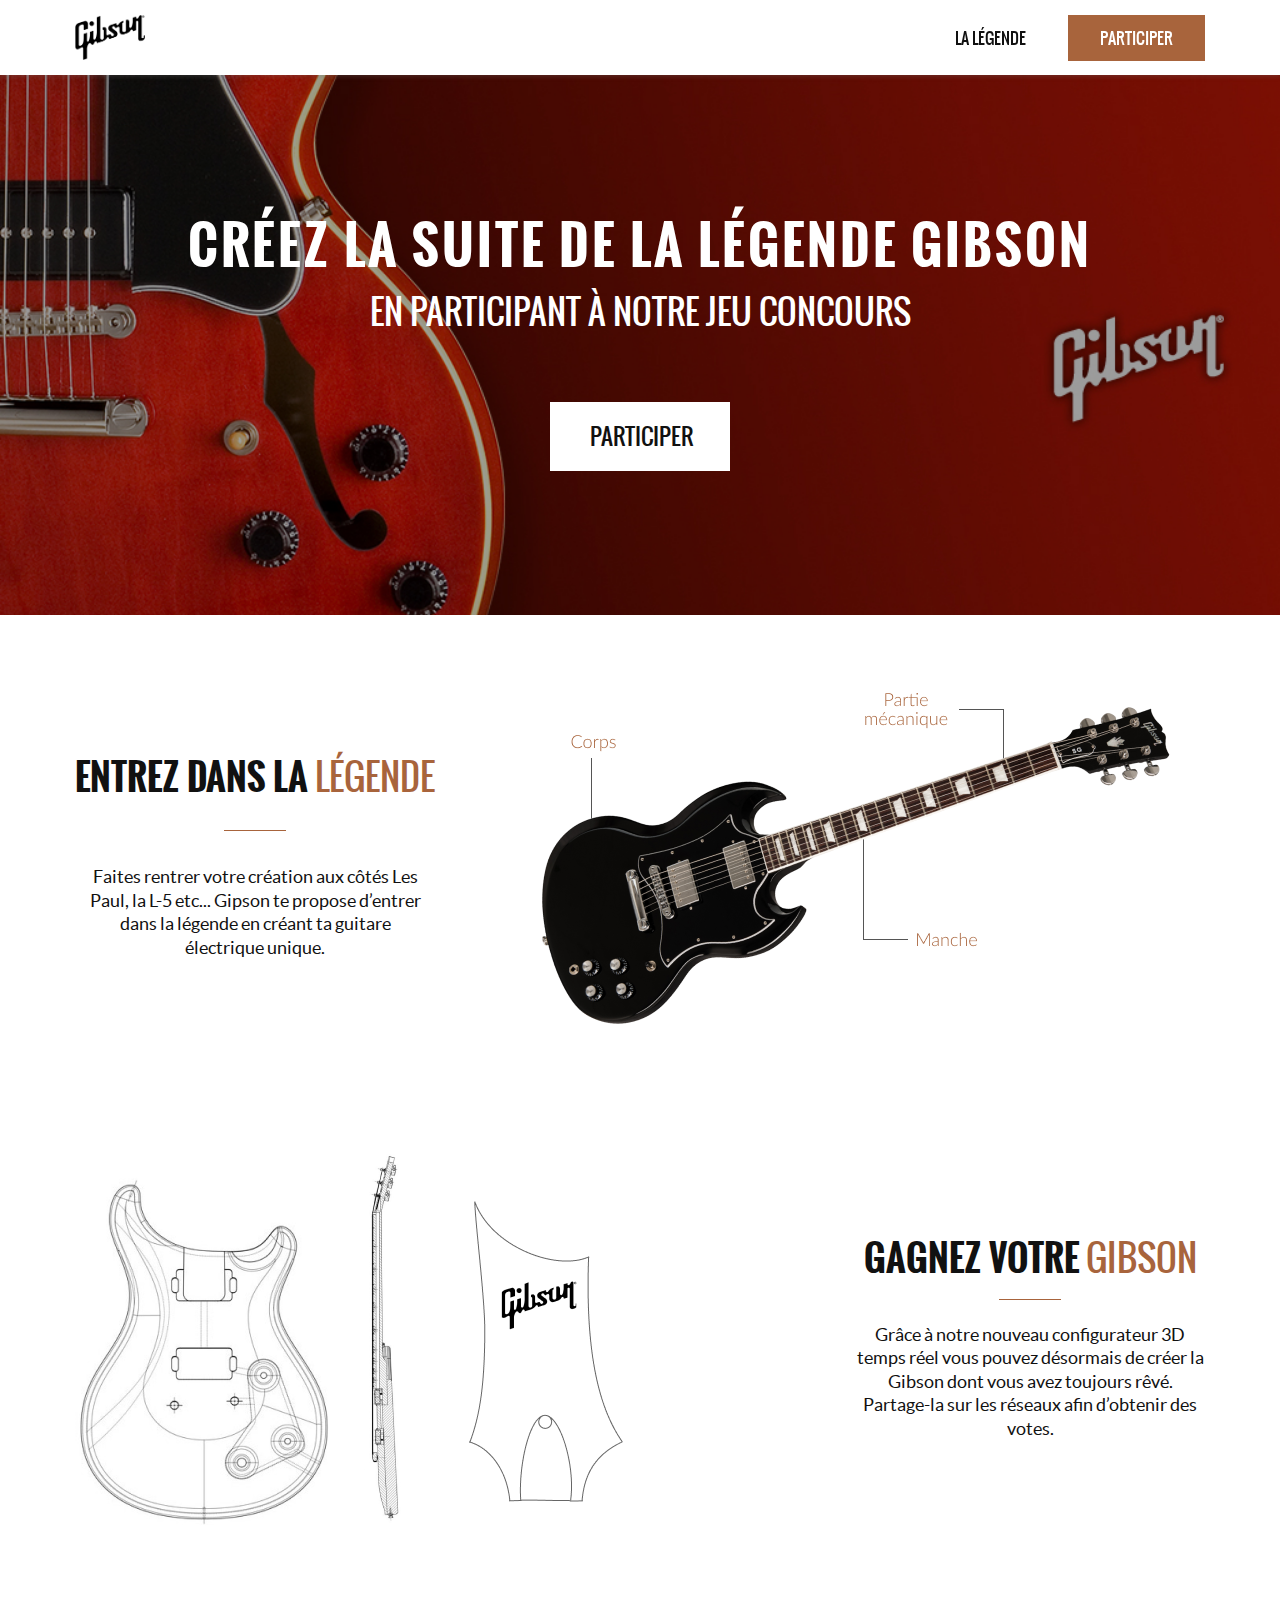
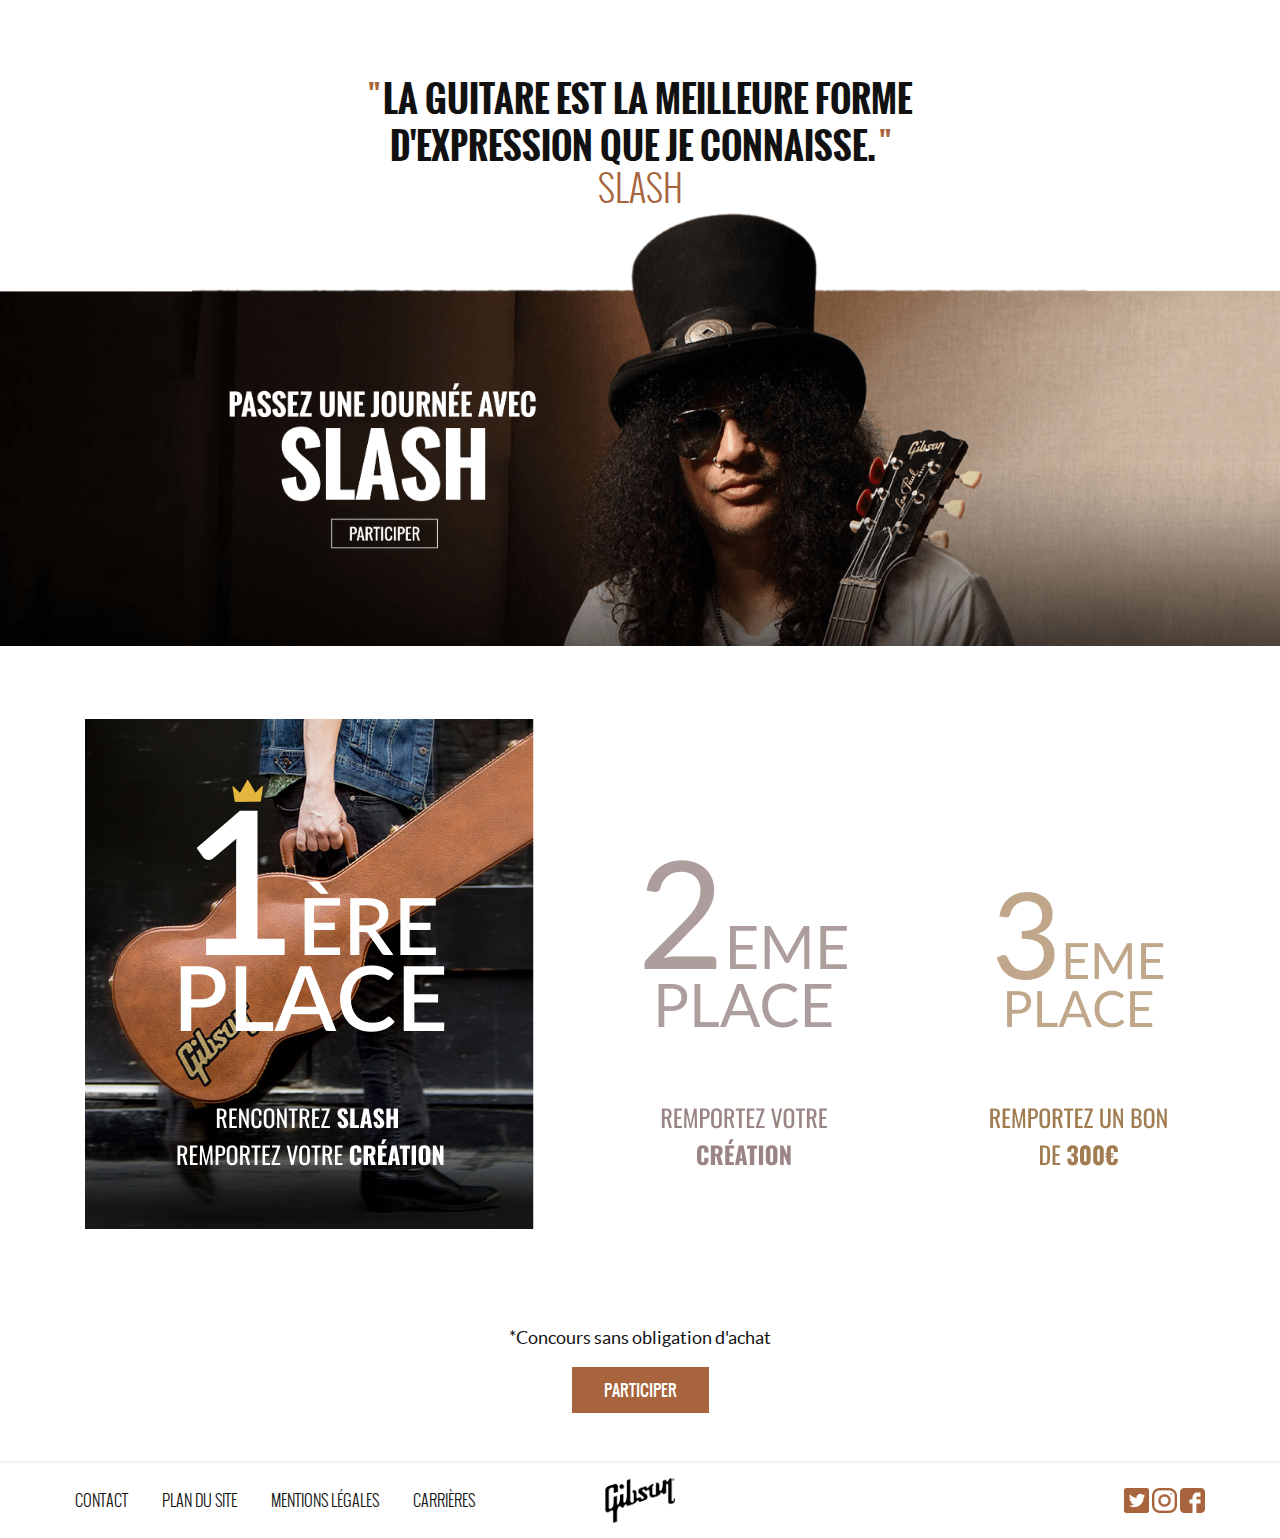
==== commit 71137ef4: "update" ====
--- a/index.html
+++ b/index.html
@@ -15,7 +15,7 @@
         <img class="logo" src="assets/1280px-Gibson_logo.svg.png" />
         <div class="header__buttons">
           <a href="legende.html">LA légende</a>
-          <a class="header__button">PARTICIPER</a>
+          <a href="generator.html" class="header__button">PARTICIPER</a>
         </div>
       </div>
     </header>
@@ -23,16 +23,20 @@
       <div class="container">
         <h1>créez la suite de la légende gibson</h1>
         <h2>en participant à notre jeu concours</h2>
-        <a class="hero__button">PARTICIPER</a>
+        <a href="generator.html" class="hero__button">PARTICIPER</a>
       </div>
     </section>
 
     <section class="details">
       <div class="details__text">
-        <div class="text__title">entrez dans la <span class="highlight">légende</span></div>
+        <div class="text__title">
+          entrez dans la <span class="highlight">légende</span>
+        </div>
         <div class="text__line"></div>
         <div class="text__content">
-          Faites rentrer votre création aux côtés Les Paul, la L-5 etc... Gipson te propose d’entrer dans la légende en créant ta guitare électrique unique.
+          Faites rentrer votre création aux côtés Les Paul, la L-5 etc... Gipson
+          te propose d’entrer dans la légende en créant ta guitare électrique
+          unique.
         </div>
       </div>
       <div class="details__illustration">
@@ -42,10 +46,14 @@
 
     <section class="details space">
       <div class="details__text">
-        <div class="text__title">gagnez votre <span class="highlight">gibson</span></div>
+        <div class="text__title">
+          gagnez votre <span class="highlight">gibson</span>
+        </div>
         <div class="text__line"></div>
         <div class="text__content">
-          Grâce à notre nouveau configurateur 3D temps réel vous pouvez désormais de créer la Gibson dont vous avez toujours rêvé. Partage-la sur les réseaux afin d’obtenir des votes.
+          Grâce à notre nouveau configurateur 3D temps réel vous pouvez
+          désormais de créer la Gibson dont vous avez toujours rêvé. Partage-la
+          sur les réseaux afin d’obtenir des votes.
         </div>
       </div>
       <div class="details__illustration order">
@@ -58,39 +66,41 @@
       <span class="quote__text"
         >La guitare est la meilleure forme d'expression que je connaisse.</span
       >
-      <span class="quote__quotes">"</span> <br>
+      <span class="quote__quotes">"</span> <br />
       <span class="quote__author">slash</span>
     </section>
 
     <section class="hero__slash">
-      <img src="assets/slash.png">
+      <img src="assets/slash.png" />
     </section>
 
-    <section class="podium">
-    </section>
+    <section class="podium"></section>
 
     <section class="prizes"></section>
 
     <section class="end">
       <div class="asterisque">*Concours sans obligation d'achat</div>
-      <a class="header__button">PARTICIPER</a>
+      <a href="generator.html" class="header__button">PARTICIPER</a>
     </section>
 
     <footer>
       <div class="wrapper">
-      <div class="footer__links">
-        <a href="">contact</a>
-        <a href="">plan du site</a>
-        <a href="">mentions légales</a>
-        <a href="">carrières</a>
+        <div class="footer__links">
+          <a href="">contact</a>
+          <a href="">plan du site</a>
+          <a href="">mentions légales</a>
+          <a href="">carrières</a>
+        </div>
+        <img
+          class="logo logo--center"
+          src="assets/1280px-Gibson_logo.svg.png"
+        />
+        <div class="rs">
+          <img src="assets/twitter.png" />
+          <img src="assets/instagram.png" />
+          <img src="assets/facebook.png" />
+        </div>
       </div>
-      <img class="logo logo--center" src="assets/1280px-Gibson_logo.svg.png">
-      <div class="rs">
-        <img src="assets/twitter.png">
-        <img src="assets/instagram.png">
-        <img src="assets/facebook.png">
-      </div>
-    </div>
     </footer>
   </body>
 </html>
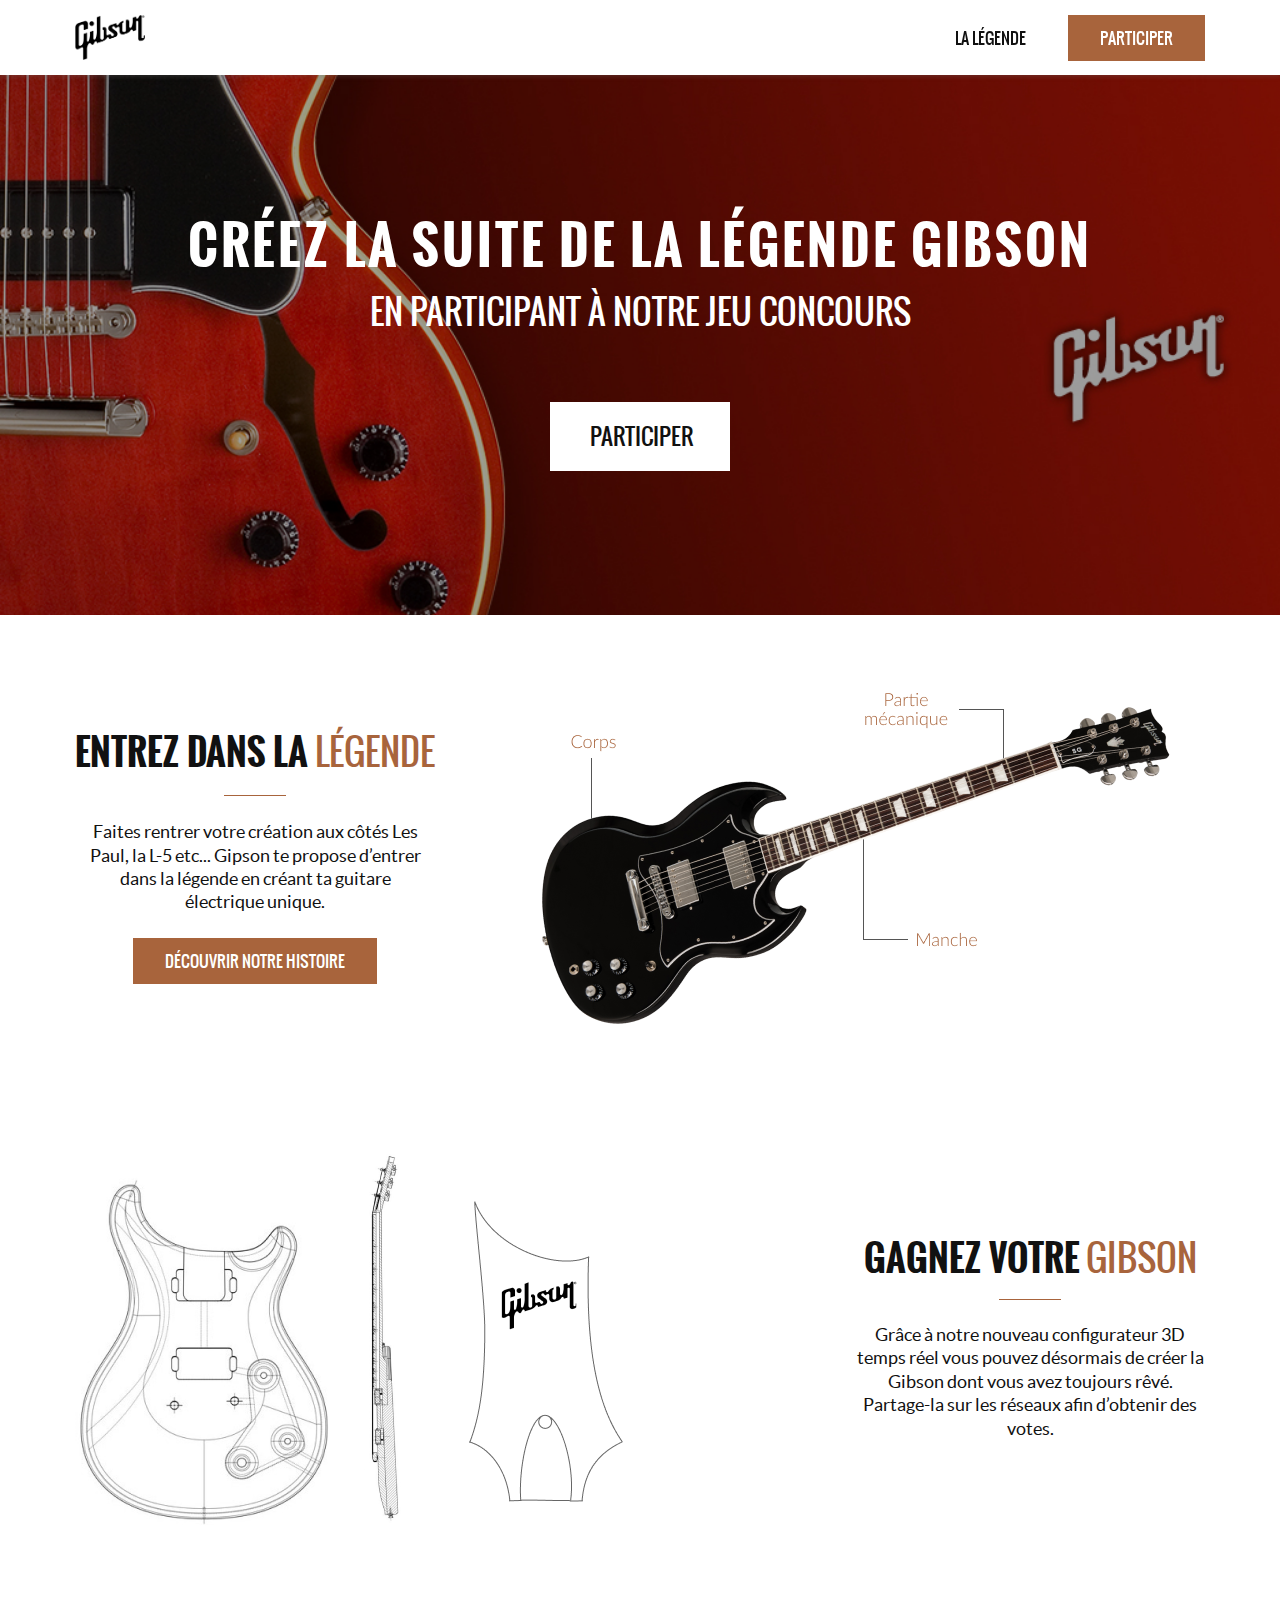
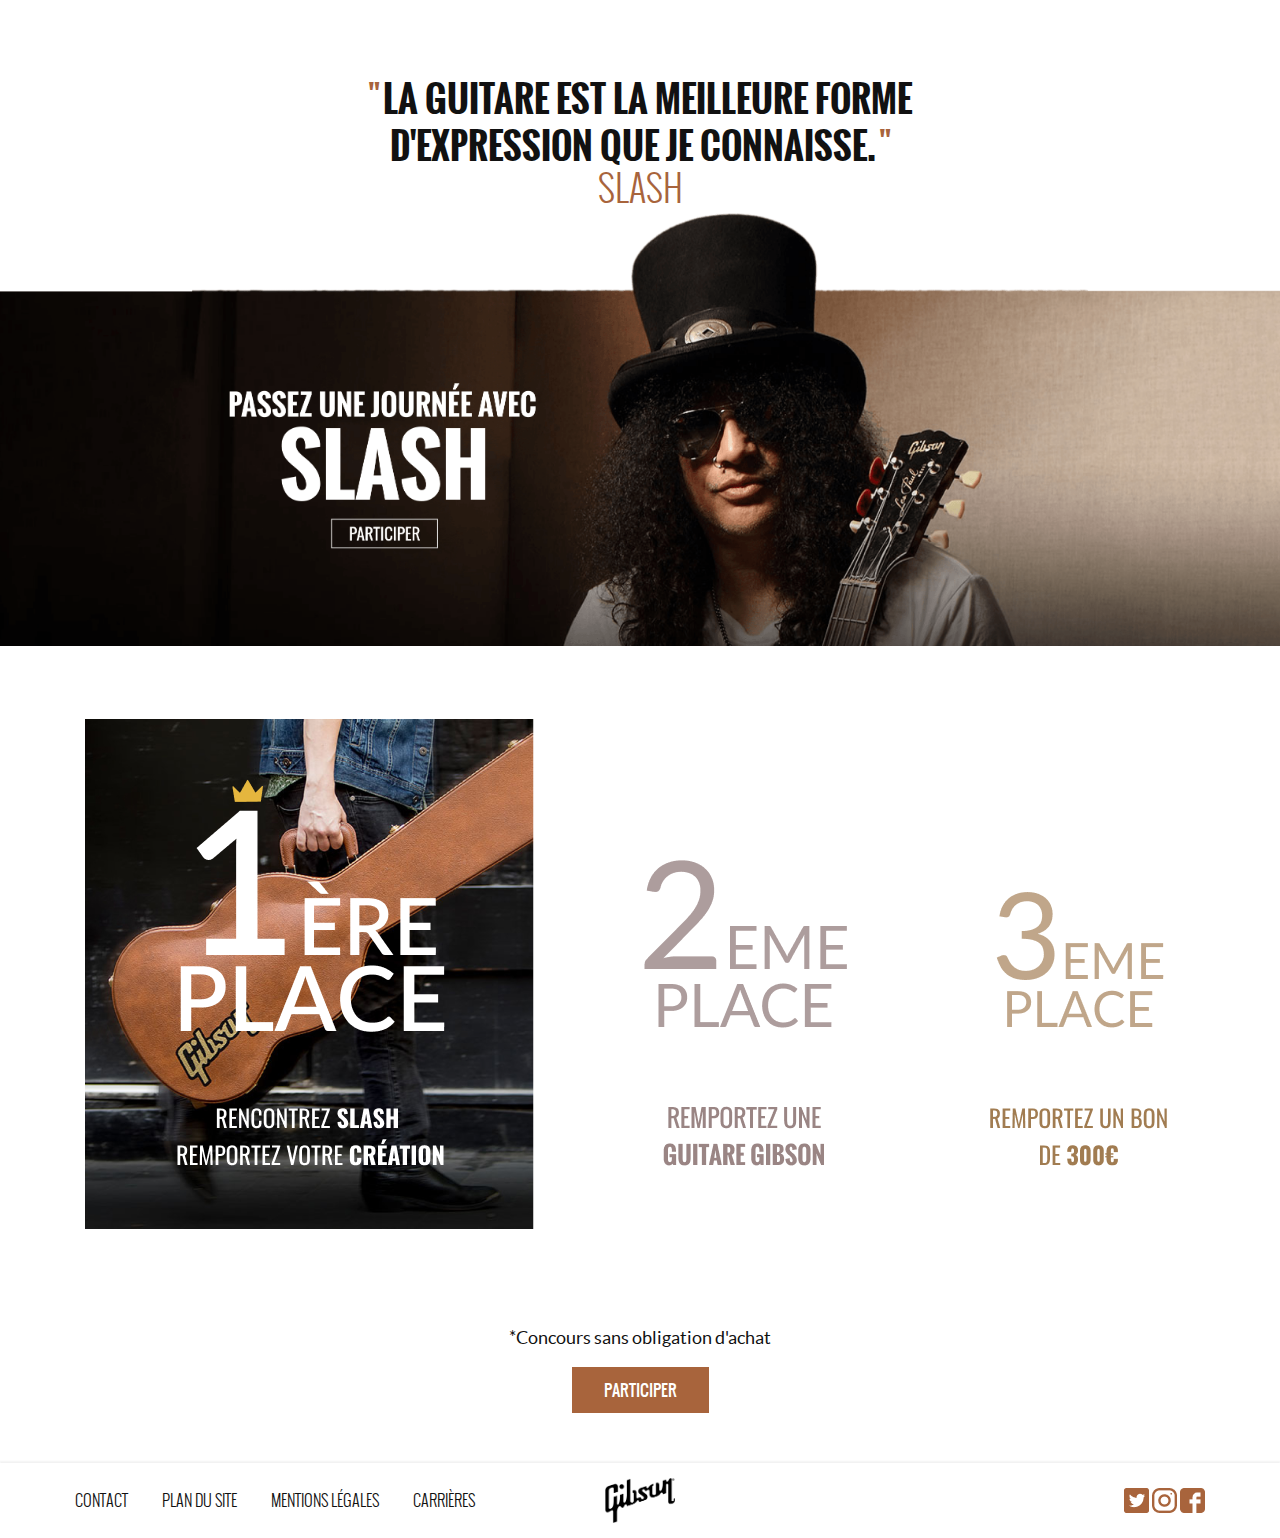
==== commit 5e464da8: "update" ====
--- a/index.html
+++ b/index.html
@@ -28,7 +28,7 @@
     </section>
 
     <section class="details">
-      <div class="details__text">
+      <div class="details__text high">
         <div class="text__title">
           entrez dans la <span class="highlight">légende</span>
         </div>
@@ -38,6 +38,7 @@
           te propose d’entrer dans la légende en créant ta guitare électrique
           unique.
         </div>
+        <a href="generator.html" class="header__button">découvrir notre histoire</a>
       </div>
       <div class="details__illustration">
         <img src="assets/guitare.png" />
--- a/main.css
+++ b/main.css
@@ -95,6 +95,7 @@
 .header__button {
   font-family: "oswald";
   cursor: pointer;
+  text-transform: uppercase;
   background-color: #A8643C;
   border: none;
   color: white;
@@ -177,6 +178,10 @@
   height: 200px;
 }
 
+.details__text.high {
+  height: 250px;
+}
+
 .text__title {
   text-transform: uppercase;
   font-weight: bold;
